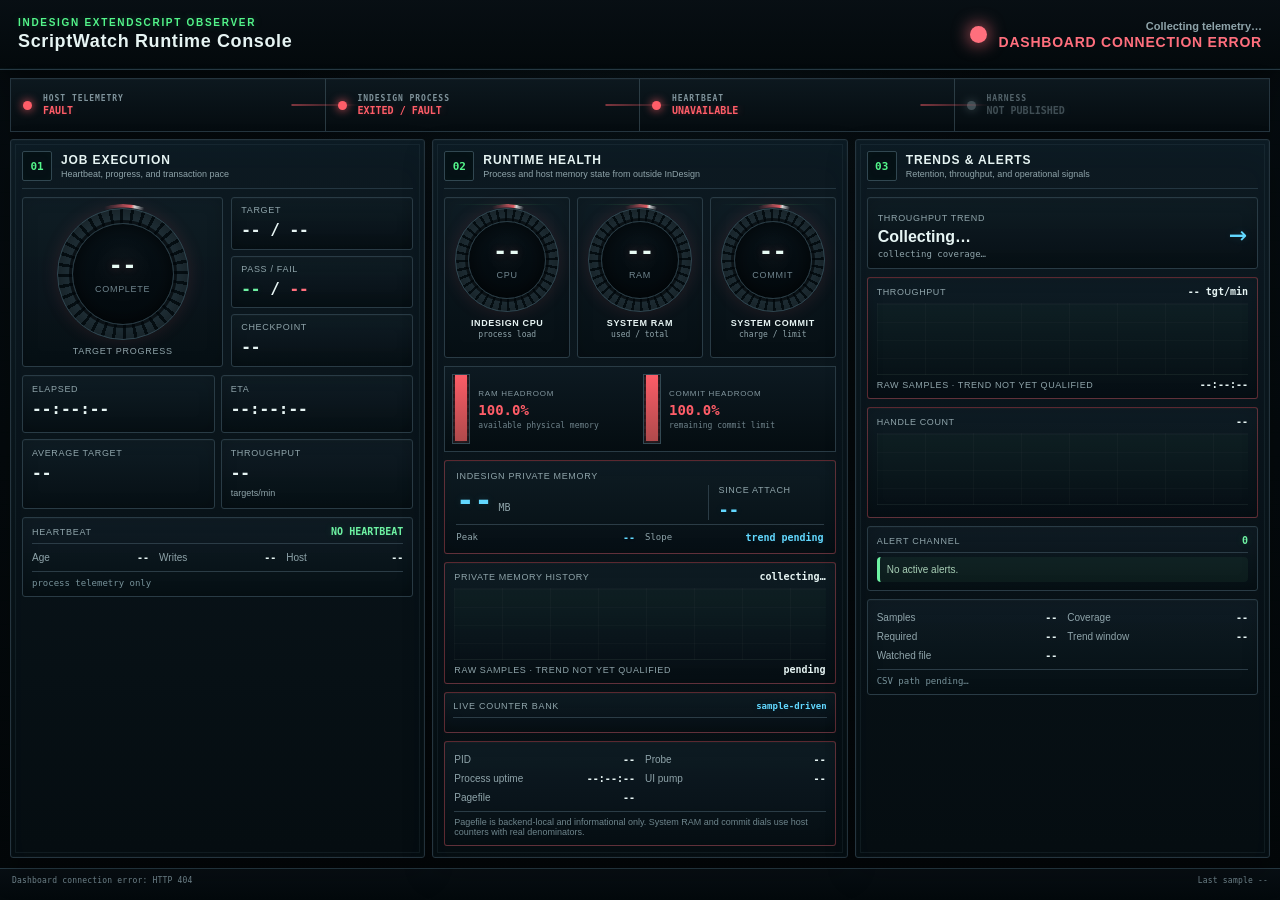
==== dashboard/index.html @ 988c5402 "Load instrument-console visual layer" ====
<!doctype html>
<html lang="en">
<head>
  <meta charset="utf-8">
  <meta name="viewport" content="width=device-width, initial-scale=1">
  <title>ScriptWatch Runtime Console</title>
  <link rel="stylesheet" href="style.css">
  <link rel="stylesheet" href="spotlight.css">
</head>
<body>
  <div class="app-shell">
    <header class="topbar">
      <div>
        <div class="eyebrow">INDESIGN EXTENDSCRIPT OBSERVER</div>
        <h1>ScriptWatch Runtime Console</h1>
      </div>
      <div class="top-status">
        <span id="status-dot" class="status-dot collecting"></span>
        <div>
          <div id="job-name" class="job-name">Collecting telemetry…</div>
          <div id="status-text" class="status-text status-collecting">STARTING</div>
        </div>
      </div>
    </header>

    <main class="dashboard-grid">
      <section id="job-panel" class="column-panel">
        <div class="section-heading">
          <span>01</span>
          <div><h2>Job execution</h2><p>Heartbeat, progress, and transaction pace</p></div>
        </div>

        <div id="process-only-banner" class="process-only-banner" hidden>
          <div class="process-only-lamp"></div>
          <div>
            <strong>PROCESS TELEMETRY ONLY</strong>
            <p>This job does not publish a ScriptWatch heartbeat. Runtime health remains live.</p>
          </div>
        </div>

        <div id="process-only-summary" class="process-only-summary" hidden>
          <div class="instrument-title"><span>Observer session</span><strong>LIVE PROCESS DATA</strong></div>
          <div class="observer-grid">
            <div class="observer-card"><span>Monitored process</span><strong>InDesign</strong></div>
            <div class="observer-card"><span>PID</span><strong id="po-pid">--</strong></div>
            <div class="observer-card"><span>Probe</span><strong id="po-probe">--</strong></div>
            <div class="observer-card"><span>Monitor elapsed</span><strong id="po-monitor-elapsed">--:--:--</strong></div>
            <div class="observer-card"><span>Process uptime</span><strong id="po-uptime">--:--:--</strong></div>
            <div class="observer-card"><span>Samples</span><strong id="po-samples">--</strong></div>
            <div class="observer-card"><span>Trend coverage</span><strong id="po-coverage">--:--:--</strong></div>
            <div class="observer-card"><span>Required</span><strong id="po-required">--:--:--</strong></div>
          </div>
          <div class="observer-note">
            <span>Heartbeat</span><b>not published by this job</b>
          </div>
          <div class="path-line" id="po-csv-path">CSV path pending…</div>
        </div>

        <div class="job-detail hero-grid">
          <div class="gauge-card">
            <div id="progress-gauge" class="ring-gauge activity-ring">
              <div class="ring-center"><strong id="progress-percent">--</strong><span>complete</span></div>
            </div>
            <div class="gauge-label">Target progress</div>
          </div>
          <div class="metric-stack">
            <div class="metric-card compact"><span>Target</span><strong id="target-value">-- / --</strong></div>
            <div class="metric-card compact"><span>Pass / Fail</span><strong><b id="pass-value">--</b> / <b id="fail-value">--</b></strong></div>
            <div class="metric-card compact"><span>Checkpoint</span><strong id="checkpoint-value">--</strong></div>
          </div>
        </div>

        <div class="job-detail metric-grid two">
          <div class="metric-card"><span>Elapsed</span><strong id="elapsed-value">--:--:--</strong></div>
          <div class="metric-card"><span>ETA</span><strong id="eta-value">--:--:--</strong><small id="finish-value"></small></div>
          <div class="metric-card"><span>Average target</span><strong id="avg-value">--</strong></div>
          <div class="metric-card"><span>Throughput</span><strong id="rate-value">--</strong><small>targets/min</small></div>
        </div>

        <div id="harness-card" class="job-detail instrument-card" hidden>
          <div class="instrument-title"><span>ScriptWatch Harness</span><strong id="harness-version">--</strong></div>
          <div class="signal-grid two">
            <div class="signal-row"><span>Tool</span><b id="harness-tool">--</b></div>
            <div class="signal-row"><span>Tool version</span><b id="harness-tool-version">--</b></div>
            <div class="signal-row"><span>Mode</span><b id="harness-mode">--</b></div>
            <div class="signal-row"><span>Heartbeat schema</span><b id="heartbeat-schema">--</b></div>
          </div>
          <div id="job-metric-bank" class="counter-bank"></div>
        </div>

        <div class="instrument-card heartbeat-card">
          <div class="instrument-title"><span>Heartbeat</span><strong id="heartbeat-state">NO HEARTBEAT</strong></div>
          <div class="signal-grid">
            <div class="signal-row"><span>Age</span><b id="heartbeat-age">--</b></div>
            <div class="signal-row"><span>Writes</span><b id="heartbeat-writes">--</b></div>
            <div class="signal-row"><span>Host</span><b id="heartbeat-host">--</b></div>
          </div>
          <div class="path-line" id="heartbeat-path">process telemetry only</div>
        </div>
      </section>

      <section class="column-panel">
        <div class="section-heading">
          <span>02</span>
          <div><h2>Runtime health</h2><p>Process and host memory state from outside InDesign</p></div>
        </div>

        <div class="dial-bank">
          <div class="dial-card">
            <div id="cpu-gauge" class="ring-gauge instrument-ring activity-ring dial-green">
              <div class="ring-center"><strong id="cpu-value">--</strong><span>CPU</span></div>
            </div>
            <div class="dial-label">InDesign CPU</div>
            <div class="dial-detail" id="cpu-detail">process load</div>
          </div>
          <div class="dial-card">
            <div id="ram-gauge" class="ring-gauge instrument-ring activity-ring dial-cyan">
              <div class="ring-center"><strong id="ram-value">--</strong><span>RAM</span></div>
            </div>
            <div class="dial-label">System RAM</div>
            <div class="dial-detail" id="ram-detail">used / total</div>
          </div>
          <div class="dial-card">
            <div id="commit-gauge" class="ring-gauge instrument-ring activity-ring dial-blue">
              <div class="ring-center"><strong id="commit-value">--</strong><span>COMMIT</span></div>
            </div>
            <div class="dial-label">System commit</div>
            <div class="dial-detail" id="commit-detail">charge / limit</div>
          </div>
        </div>

        <div class="memory-instrument wide-memory">
          <div class="memory-main-row">
            <div>
              <span>InDesign private memory</span>
              <div class="memory-reading"><strong id="private-value">--</strong><small>MB</small></div>
            </div>
            <div class="memory-delta-box">
              <span>Since attach</span>
              <strong id="private-delta">--</strong>
            </div>
          </div>
          <div class="memory-sub-grid">
            <div><span>Peak</span><b id="private-peak">--</b></div>
            <div><span>Slope</span><b id="memory-slope">trend pending</b></div>
          </div>
        </div>

        <div id="memory-spark-card" class="spark-card">
          <div class="spark-head"><span>Private memory history</span><strong id="memory-coverage">collecting…</strong></div>
          <svg id="memory-spark" class="sparkline" viewBox="0 0 400 72" preserveAspectRatio="none"></svg>
          <div class="spark-foot"><span id="memory-qualification">raw samples · trend not yet qualified</span><strong id="memory-slope-foot">pending</strong></div>
        </div>

        <div class="counter-section">
          <div class="counter-section-head"><span>Live counter bank</span><b id="counter-bank-state">sample-driven</b></div>
          <div id="counter-bank" class="counter-bank"></div>
        </div>

        <div class="instrument-card runtime-detail">
          <div class="signal-grid two">
            <div class="signal-row"><span>PID</span><b id="pid-value">--</b></div>
            <div class="signal-row"><span>Probe</span><b id="backend-value">--</b></div>
            <div class="signal-row"><span>Process uptime</span><b id="uptime-value">--:--:--</b></div>
            <div class="signal-row"><span>UI pump</span><b id="responding-value">--</b></div>
            <div class="signal-row"><span>Pagefile</span><b id="pagefile-value">--</b></div>
          </div>
          <div class="detail-note">Pagefile is backend-local and informational only. System RAM and commit dials use host counters with real denominators.</div>
        </div>
      </section>

      <section class="column-panel">
        <div class="section-heading">
          <span>03</span>
          <div><h2>Trends & alerts</h2><p>Retention, throughput, and operational signals</p></div>
        </div>

        <div class="trend-banner">
          <div><span>Throughput trend</span><strong id="throughput-trend">collecting…</strong><small id="throughput-coverage">collecting coverage…</small></div>
          <div id="trend-arrow" class="trend-arrow">→</div>
        </div>

        <div id="rate-spark-card" class="spark-card">
          <div class="spark-head"><span>Throughput</span><strong id="rate-now">-- tgt/min</strong></div>
          <svg id="rate-spark" class="sparkline cyan" viewBox="0 0 400 72" preserveAspectRatio="none"></svg>
          <div class="spark-foot"><span id="rate-qualification">raw samples · trend not yet qualified</span><strong id="rate-coverage">--:--:--</strong></div>
        </div>

        <div class="spark-card">
          <div class="spark-head"><span>Handle count</span><strong id="handles-now">--</strong></div>
          <svg id="handles-spark" class="sparkline amber" viewBox="0 0 400 72" preserveAspectRatio="none"></svg>
        </div>

        <div class="alert-card">
          <div class="instrument-title"><span>Alert channel</span><strong id="alert-count">0</strong></div>
          <div id="alerts-list" class="alerts-list"><div class="alert-item quiet">No active alerts.</div></div>
        </div>

        <div class="instrument-card">
          <div class="signal-grid two">
            <div class="signal-row"><span>Samples</span><b id="samples-value">--</b></div>
            <div class="signal-row"><span>Coverage</span><b id="coverage-value">--</b></div>
            <div class="signal-row"><span>Required</span><b id="coverage-required">--</b></div>
            <div class="signal-row"><span>Trend window</span><b id="trend-window">--</b></div>
            <div class="signal-row"><span>Watched file</span><b id="watch-size">--</b></div>
          </div>
          <div class="path-line" id="csv-path">CSV path pending…</div>
        </div>
      </section>
    </main>

    <footer class="footerbar"><span id="footer-status">Connecting to ScriptWatch…</span><span id="last-sample">Last sample --</span></footer>
  </div>
  <script src="app.js"></script>
  <script src="spotlight.js"></script>
</body>
</html>
---- dashboard/style.css ----
:root {
  --bg: #071016;
  --panel: #101b22;
  --panel-2: #15232c;
  --line: #2b3c46;
  --line-bright: #3c5561;
  --text: #e6f4f3;
  --muted: #8fa4aa;
  --green: #6ef2a3;
  --cyan: #62d8ff;
  --blue: #7fa8ff;
  --amber: #ffc76a;
  --red: #ff6f7d;
  --shadow: rgba(0, 0, 0, .38);
}
* { box-sizing: border-box; }
html, body { min-height: 100%; }
body {
  margin: 0;
  background:
    radial-gradient(circle at 18% 0%, rgba(55, 110, 124, .15), transparent 34%),
    linear-gradient(180deg, #081117 0%, #050b0f 100%);
  color: var(--text);
  font-family: "Segoe UI", Arial, sans-serif;
}
.app-shell { min-height: 100vh; display: flex; flex-direction: column; }
.topbar, .footerbar {
  border-color: var(--line);
  background: rgba(8, 18, 24, .96);
  box-shadow: 0 12px 28px var(--shadow);
}
.topbar {
  min-height: 76px;
  border-bottom: 1px solid var(--line);
  display: flex;
  align-items: center;
  justify-content: space-between;
  gap: 22px;
  padding: 12px 18px;
}
.eyebrow { color: var(--cyan); font-size: 10px; letter-spacing: .17em; font-weight: 700; }
h1 { margin: 3px 0 0; font-size: 19px; font-weight: 650; letter-spacing: .01em; }
.top-status { display: flex; align-items: center; gap: 12px; min-width: 320px; justify-content: flex-end; text-align: right; }
.status-dot {
  width: 17px;
  height: 17px;
  flex: 0 0 17px;
  border-radius: 50%;
  box-shadow: 0 0 18px currentColor;
  background: currentColor;
  color: var(--muted);
}
.status-dot.running { color: var(--green); animation: livePulse 1.9s ease-in-out infinite; }
.status-dot.complete { color: var(--green); }
.status-dot.stalled, .status-dot.error { color: var(--red); }
.status-dot.no-heartbeat { color: var(--amber); }
.status-dot.collecting { color: var(--cyan); }
.status-dot.stale { color: var(--amber); animation: none; }
@keyframes livePulse {
  0%, 100% { opacity: .72; box-shadow: 0 0 10px currentColor; }
  50% { opacity: 1; box-shadow: 0 0 24px currentColor; }
}
.job-name { color: var(--muted); font-weight: 600; font-size: 11px; }
.status-text { font-size: 14px; font-weight: 750; margin-top: 2px; letter-spacing: .055em; }
.status-text.status-running, .status-text.status-complete { color: var(--green); }
.status-text.status-no-heartbeat, .status-text.status-stale { color: var(--amber); }
.status-text.status-stalled, .status-text.status-error { color: var(--red); }
.status-text.status-collecting { color: var(--cyan); }

.dashboard-grid {
  display: grid;
  grid-template-columns: repeat(3, minmax(0, 1fr));
  gap: 10px;
  padding: 10px;
  flex: 1;
}
.column-panel {
  min-width: 0;
  background: linear-gradient(180deg, rgba(18,31,39,.98), rgba(11,21,27,.98));
  border: 1px solid var(--line);
  border-radius: 9px;
  box-shadow: inset 0 1px 0 rgba(255,255,255,.025), 0 16px 30px rgba(0,0,0,.2);
  padding: 11px;
}
.section-heading {
  display: flex;
  gap: 9px;
  align-items: center;
  padding-bottom: 9px;
  border-bottom: 1px solid var(--line);
  margin-bottom: 10px;
}
.section-heading > span {
  width: 30px;
  height: 30px;
  border-radius: 6px;
  display: grid;
  place-items: center;
  border: 1px solid var(--line-bright);
  color: var(--green);
  background: #0b171d;
  font: 700 11px Consolas, monospace;
}
.section-heading h2 { margin: 0; font-size: 15px; }
.section-heading p { margin: 2px 0 0; color: var(--muted); font-size: 10px; }

.hero-grid { display: grid; grid-template-columns: 1.05fr .95fr; gap: 8px; margin-bottom: 8px; }
.metric-stack { display: grid; gap: 6px; }
.metric-grid { display: grid; gap: 6px; margin-bottom: 8px; }
.metric-grid.two { grid-template-columns: 1fr 1fr; }
.gauge-card, .metric-card, .instrument-card, .spark-card, .trend-banner, .alert-card,
.memory-instrument, .process-only-banner, .process-only-summary, .observer-card,
.dial-card, .counter-section, .counter-card {
  border: 1px solid var(--line);
  background: linear-gradient(180deg, rgba(23,38,47,.88), rgba(12,23,29,.92));
  border-radius: 8px;
  box-shadow: inset 0 1px 0 rgba(255,255,255,.025);
}
.gauge-card { padding: 10px; display: grid; place-items: center; }
.gauge-label { margin-top: 6px; font-size: 9px; color: var(--muted); text-transform: uppercase; letter-spacing: .08em; }
.metric-card { padding: 8px 9px; min-height: 58px; }
.metric-card.compact { min-height: 0; padding: 7px 9px; }
.metric-card span, .observer-card span, .counter-card span,
.memory-instrument > span, .memory-main-row span {
  color: var(--muted);
  display: block;
  font-size: 9px;
  text-transform: uppercase;
  letter-spacing: .075em;
}
.metric-card strong { display: block; margin-top: 5px; font: 650 16px Consolas, monospace; overflow-wrap: anywhere; }
.metric-card small { color: var(--muted); font-size: 9px; }
#pass-value { color: var(--green); }
#fail-value { color: var(--red); }

/* Bounded instruments use the filled ring for value and an outer tracer for
   fresh-sample activity. The tracer moves only when latest.timestamp changes. */
.ring-gauge {
  --p: 0;
  --accent: var(--green);
  --activity-angle: 0;
  width: 132px;
  aspect-ratio: 1;
  border-radius: 50%;
  display: grid;
  place-items: center;
  background: conic-gradient(var(--accent) calc(var(--p) * 1%), #24353d 0);
  position: relative;
  box-shadow: 0 0 24px rgba(71, 255, 146, .07);
}
.ring-gauge::before {
  content: "";
  position: absolute;
  inset: 10px;
  border-radius: 50%;
  background: #0b151b;
  border: 1px solid var(--line);
  z-index: 1;
}
.activity-ring::after {
  content: "";
  position: absolute;
  inset: -5px;
  border-radius: 50%;
  background: conic-gradient(transparent 0deg 324deg, rgba(255,255,255,.16) 334deg, var(--accent) 350deg, transparent 360deg);
  -webkit-mask: radial-gradient(farthest-side, transparent calc(100% - 3px), #000 calc(100% - 2px));
  mask: radial-gradient(farthest-side, transparent calc(100% - 3px), #000 calc(100% - 2px));
  transform: rotate(calc(var(--activity-angle) * 1deg));
  transition: transform .72s cubic-bezier(.2,.75,.25,1), opacity .2s ease;
  opacity: .84;
  pointer-events: none;
}
@keyframes ringHit {
  0% { filter: brightness(1); }
  45% { filter: brightness(1.28); }
  100% { filter: brightness(1); }
}
.activity-ring.sample-hit { animation: ringHit .58s ease-out; }
.telemetry-stale .activity-ring::after { opacity: .10; }
.ring-center { position: relative; text-align: center; z-index: 2; }
.ring-center strong { display: block; font-size: 23px; font-family: Consolas, monospace; }
.ring-center span { color: var(--muted); font-size: 9px; text-transform: uppercase; letter-spacing: .08em; }

.dial-bank { display: grid; grid-template-columns: repeat(3, 1fr); gap: 7px; margin-bottom: 8px; }
.dial-card { padding: 9px 5px 7px; display: grid; justify-items: center; min-width: 0; transition: opacity .2s ease; }
.dial-card.unavailable { opacity: .46; }
.instrument-ring { width: 104px; }
.instrument-ring::before { inset: 9px; }
.dial-green { --accent: var(--green); }
.dial-cyan { --accent: var(--cyan); }
.dial-blue { --accent: var(--blue); }
.dial-label { margin-top: 6px; color: var(--text); font-size: 10px; font-weight: 650; }
.dial-detail { margin-top: 2px; color: var(--muted); font: 8px Consolas, monospace; text-align: center; min-height: 20px; overflow-wrap: anywhere; }

.memory-instrument { padding: 10px 11px; margin-bottom: 8px; }
.wide-memory { display: block; }
.memory-main-row { display: grid; grid-template-columns: 1.35fr .65fr; gap: 10px; align-items: end; }
.memory-reading { display: flex; align-items: baseline; gap: 6px; margin: 5px 0 4px; }
.memory-reading strong { font: 700 30px Consolas, monospace; color: var(--cyan); line-height: 1; }
.memory-reading small { color: var(--muted); font: 10px Consolas, monospace; }
.memory-delta-box { border-left: 1px solid var(--line); padding-left: 10px; }
.memory-delta-box strong { display: block; margin-top: 5px; font: 700 17px Consolas, monospace; color: var(--cyan); overflow-wrap: anywhere; }
.memory-sub-grid { display: grid; grid-template-columns: 1fr 1fr; gap: 10px; padding-top: 7px; margin-top: 4px; border-top: 1px solid var(--line); }
.memory-sub-grid div { display: flex; justify-content: space-between; gap: 8px; }
.memory-sub-grid span { color: var(--muted); font: 9px Consolas, monospace; }
.memory-sub-grid b { color: var(--cyan); font: 600 10px Consolas, monospace; text-align: right; }

.counter-section { padding: 8px; margin-bottom: 8px; }
.counter-section-head { display: flex; justify-content: space-between; align-items: center; padding-bottom: 6px; margin-bottom: 6px; border-bottom: 1px solid var(--line); }
.counter-section-head span { color: var(--muted); text-transform: uppercase; letter-spacing: .08em; font-size: 9px; }
.counter-section-head b { color: var(--cyan); font: 600 9px Consolas, monospace; }
.counter-bank { display: grid; grid-template-columns: repeat(3, minmax(0, 1fr)); gap: 6px; }
.counter-card { padding: 7px 8px; min-height: 54px; min-width: 0; }
.counter-card strong { display: block; margin-top: 5px; font: 650 14px Consolas, monospace; overflow-wrap: anywhere; }
.counter-card small { display: block; color: var(--muted); margin-top: 2px; font: 8px Consolas, monospace; }
.counter-card.unavailable { opacity: .48; }
@keyframes counterFlash {
  0% { border-color: var(--line); box-shadow: inset 0 1px 0 rgba(255,255,255,.025); }
  40% { border-color: var(--cyan); box-shadow: inset 0 0 0 1px rgba(98,216,255,.14), 0 0 14px rgba(98,216,255,.08); }
  100% { border-color: var(--line); box-shadow: inset 0 1px 0 rgba(255,255,255,.025); }
}
.counter-card.sample-update { animation: counterFlash .42s ease-out; }

.instrument-card, .alert-card { padding: 8px 9px; margin-top: 8px; }
.instrument-title { display: flex; justify-content: space-between; align-items: center; padding-bottom: 6px; margin-bottom: 4px; border-bottom: 1px solid var(--line); }
.instrument-title span { color: var(--muted); text-transform: uppercase; letter-spacing: .08em; font-size: 9px; }
.instrument-title strong { font: 650 10px Consolas, monospace; color: var(--green); }
.signal-grid { display: grid; grid-template-columns: repeat(3, minmax(0, 1fr)); gap: 0 10px; }
.signal-grid.two { grid-template-columns: 1fr 1fr; }
.signal-row { display: flex; justify-content: space-between; gap: 10px; padding: 4px 0; font-size: 10px; min-width: 0; }
.signal-row span { color: var(--muted); white-space: nowrap; }
.signal-row b { font-family: Consolas, monospace; font-weight: 600; text-align: right; overflow-wrap: anywhere; }
.path-line { color: #77929a; font: 9px Consolas, monospace; padding-top: 6px; margin-top: 4px; border-top: 1px solid var(--line); overflow-wrap: anywhere; }
.detail-note { color: #6e858c; font-size: 9px; margin-top: 4px; padding-top: 5px; border-top: 1px solid var(--line); }

.spark-card { padding: 8px 9px; margin-bottom: 8px; }
.spark-head, .spark-foot { display: flex; justify-content: space-between; gap: 10px; align-items: center; }
.spark-head span, .spark-foot span { color: var(--muted); font-size: 9px; text-transform: uppercase; letter-spacing: .065em; }
.spark-head strong, .spark-foot strong { font: 600 10px Consolas, monospace; text-align: right; }
.sparkline { width: 100%; height: 72px; display: block; margin: 6px 0 4px; background: linear-gradient(180deg, rgba(110,242,163,.04), transparent); border-top: 1px solid rgba(255,255,255,.025); border-bottom: 1px solid rgba(255,255,255,.025); transition: opacity .2s ease, filter .2s ease; }
.sparkline polyline { fill: none; stroke: var(--green); stroke-width: 2; vector-effect: non-scaling-stroke; filter: drop-shadow(0 0 3px rgba(110,242,163,.35)); }
.sparkline.cyan polyline { stroke: var(--cyan); filter: drop-shadow(0 0 3px rgba(98,216,255,.35)); }
.sparkline.amber polyline { stroke: var(--amber); filter: drop-shadow(0 0 3px rgba(255,199,106,.3)); }
.spark-card.unqualified .sparkline { opacity: .34; filter: saturate(.55); }
.spark-card.unqualified .spark-foot span { color: var(--amber); }
.spark-card.qualified .sparkline { opacity: 1; }
.spark-card.unavailable .sparkline { opacity: .16; filter: grayscale(1); }
.spark-card.unavailable .spark-foot span, .spark-card.unavailable .spark-head strong { color: var(--muted); }

.trend-banner.unavailable strong { color: var(--muted); }
.trend-banner { padding: 9px 10px; margin-bottom: 8px; display: flex; justify-content: space-between; align-items: center; min-height: 70px; }
.trend-banner span { color: var(--muted); font-size: 9px; text-transform: uppercase; letter-spacing: .075em; }
.trend-banner strong { display: block; margin-top: 3px; font-size: 16px; text-transform: capitalize; }
.trend-banner small { display: block; margin-top: 3px; color: var(--muted); font: 9px Consolas, monospace; }
.trend-arrow { font-size: 30px; color: var(--cyan); font-family: Consolas, monospace; }
.alerts-list { display: grid; gap: 5px; }
.alert-item { border-left: 3px solid var(--amber); background: rgba(255,199,106,.07); color: #f0dfb8; padding: 6px 7px; border-radius: 4px; font-size: 10px; line-height: 1.3; }
.alert-item.danger { border-color: var(--red); background: rgba(255,111,125,.08); color: #ffc1c7; }
.alert-item.quiet { border-color: var(--green); background: rgba(110,242,163,.05); color: #a7ceb5; }

.process-only-banner { display: flex; gap: 10px; align-items: center; padding: 12px; margin-bottom: 8px; border-color: rgba(255,199,106,.35); background: rgba(255,199,106,.055); }
.process-only-banner[hidden], .process-only-summary[hidden] { display: none; }
.process-only-lamp { width: 14px; height: 14px; border-radius: 50%; background: var(--amber); color: var(--amber); box-shadow: 0 0 18px currentColor; flex: 0 0 auto; }
.process-only-banner strong { color: var(--amber); font: 700 11px Consolas, monospace; letter-spacing: .05em; }
.process-only-banner p { margin: 3px 0 0; color: var(--muted); font-size: 10px; line-height: 1.35; }
.process-only-summary { padding: 9px; margin-bottom: 8px; }
.observer-grid { display: grid; grid-template-columns: 1fr 1fr; gap: 6px; }
.observer-card { padding: 8px 9px; min-height: 56px; }
.observer-card strong { display: block; margin-top: 5px; font: 650 15px Consolas, monospace; overflow-wrap: anywhere; }
.observer-note { display: flex; justify-content: space-between; gap: 12px; padding: 7px 2px 2px; font-size: 10px; }
.observer-note span { color: var(--muted); }
.observer-note b { color: var(--amber); font-family: Consolas, monospace; text-align: right; }
#job-panel.process-only .job-detail { display: none; }
#job-panel.process-only .heartbeat-card { display: none; }

.footerbar { min-height: 32px; border-top: 1px solid var(--line); padding: 7px 12px; display: flex; justify-content: space-between; gap: 16px; color: var(--muted); font: 9px Consolas, monospace; }

@media (prefers-reduced-motion: reduce) {
  .status-dot.running, .counter-card.sample-update, .activity-ring.sample-hit { animation: none; }
  .activity-ring::after { transition: none; }
}
@media (max-width: 1180px) {
  .dashboard-grid { grid-template-columns: 1fr; }
  .column-panel { max-width: none; }
}
@media (max-width: 640px) {
  .topbar { align-items: flex-start; flex-direction: column; }
  .top-status { min-width: 0; justify-content: flex-start; text-align: left; }
  .hero-grid, .metric-grid.two, .signal-grid, .signal-grid.two, .observer-grid, .memory-main-row { grid-template-columns: 1fr; }
  .dial-bank, .counter-bank { grid-template-columns: 1fr 1fr; }
  .footerbar { flex-direction: column; }
}
---- dashboard/spotlight.css ----
/*
ScriptWatch instrument-console visual layer v0.1.0

This layer sits on top of the existing dashboard structure. It changes
presentation and source-state signaling only. Collector payloads and dashboard
DOM ids remain authoritative.
*/

:root {
  --sw-console-bg: #030709;
  --sw-console-deep: #061015;
  --sw-console-panel: #09131a;
  --sw-console-panel-hi: #0d1a22;
  --sw-console-line: #25353f;
  --sw-console-line-hi: #405560;
  --sw-console-green: #53f58a;
  --sw-console-cyan: #4bdcff;
  --sw-console-amber: #f5ad32;
  --sw-console-red: #ff5d68;
  --sw-console-gray: #62737a;
}

body {
  background:
    radial-gradient(ellipse at 50% -20%, rgba(48, 102, 117, .14), transparent 42%),
    linear-gradient(180deg, #050b0f 0%, var(--sw-console-bg) 100%);
}

.app-shell {
  position: relative;
  isolation: isolate;
}

.app-shell::before {
  content: "";
  position: fixed;
  inset: 0;
  pointer-events: none;
  z-index: -1;
  opacity: .18;
  background-image:
    linear-gradient(rgba(83, 245, 138, .028) 1px, transparent 1px),
    linear-gradient(90deg, rgba(75, 220, 255, .02) 1px, transparent 1px);
  background-size: 24px 24px;
}

.topbar,
.footerbar {
  background: linear-gradient(180deg, rgba(8, 15, 20, .985), rgba(3, 9, 12, .985));
  border-color: #263943;
}

.topbar {
  min-height: 70px;
  box-shadow:
    inset 0 -1px 0 rgba(75, 220, 255, .04),
    0 12px 30px rgba(0, 0, 0, .42);
}

.eyebrow {
  color: var(--sw-console-green);
  text-shadow: 0 0 9px rgba(83, 245, 138, .25);
}

h1 {
  font-size: 18px;
  letter-spacing: .035em;
}

/* -------------------------------------------------------------------------
   Source bus. Injected by spotlight.js after the top bar.
   ------------------------------------------------------------------------- */

.source-bus {
  margin: 8px 10px 0;
  min-height: 54px;
  display: grid;
  grid-template-columns: repeat(4, minmax(0, 1fr));
  gap: 0;
  border: 1px solid var(--sw-console-line);
  background:
    linear-gradient(180deg, rgba(13, 25, 32, .96), rgba(5, 12, 16, .96));
  box-shadow:
    inset 0 1px 0 rgba(255, 255, 255, .025),
    0 10px 24px rgba(0, 0, 0, .22);
  overflow: hidden;
}

.source-node {
  --source-color: var(--sw-console-gray);
  position: relative;
  min-width: 0;
  display: grid;
  grid-template-columns: 12px minmax(0, 1fr);
  align-items: center;
  gap: 8px;
  padding: 8px 12px;
  border-right: 1px solid rgba(64, 85, 96, .62);
}

.source-node:last-child { border-right: 0; }

.source-node::after {
  content: "";
  position: absolute;
  right: -1px;
  top: 50%;
  width: 22%;
  min-width: 26px;
  height: 2px;
  transform: translate(50%, -50%);
  background: linear-gradient(90deg, var(--source-color), transparent);
  opacity: .48;
  z-index: 2;
  pointer-events: none;
}

.source-node:last-child::after { display: none; }

.source-lamp {
  width: 9px;
  height: 9px;
  border-radius: 50%;
  color: var(--source-color);
  background: currentColor;
  box-shadow: 0 0 10px currentColor;
}

.source-copy { min-width: 0; }
.source-copy span {
  display: block;
  color: #80949c;
  font: 700 8px Consolas, monospace;
  letter-spacing: .12em;
  text-transform: uppercase;
}
.source-copy strong {
  display: block;
  margin-top: 2px;
  color: var(--source-color);
  font: 700 10px Consolas, monospace;
  white-space: nowrap;
  overflow: hidden;
  text-overflow: ellipsis;
  text-shadow: 0 0 8px color-mix(in srgb, var(--source-color) 30%, transparent);
}

.source-node.state-live { --source-color: var(--sw-console-green); }
.source-node.state-dormant { --source-color: var(--sw-console-amber); }
.source-node.state-fault { --source-color: var(--sw-console-red); }
.source-node.state-unsupported { --source-color: var(--sw-console-gray); opacity: .62; }

.source-node.state-live .source-lamp { animation: sourceLamp 1.8s ease-in-out infinite; }
.source-node.state-dormant .source-lamp { animation: dormantLamp 2.6s ease-in-out infinite; }

@keyframes sourceLamp {
  0%, 100% { opacity: .65; box-shadow: 0 0 5px currentColor; }
  50% { opacity: 1; box-shadow: 0 0 17px currentColor; }
}

@keyframes dormantLamp {
  0%, 100% { opacity: .55; }
  50% { opacity: .9; }
}

/* -------------------------------------------------------------------------
   Main chassis
   ------------------------------------------------------------------------- */

.dashboard-grid {
  gap: 7px;
  padding: 7px 10px 10px;
}

.column-panel {
  position: relative;
  border-radius: 3px;
  border-color: var(--sw-console-line);
  background:
    linear-gradient(180deg, rgba(13, 26, 34, .98), rgba(5, 13, 17, .985));
  box-shadow:
    inset 0 0 0 1px rgba(255, 255, 255, .014),
    inset 0 18px 30px rgba(75, 220, 255, .015),
    0 15px 30px rgba(0, 0, 0, .22);
}

.column-panel::after {
  content: "";
  position: absolute;
  inset: 4px;
  border: 1px solid rgba(74, 97, 108, .17);
  pointer-events: none;
}

.section-heading {
  margin-bottom: 8px;
  padding-bottom: 7px;
  border-color: #243641;
}

.section-heading > span {
  border-radius: 2px;
  border-color: #314751;
  background: #051015;
  color: var(--sw-console-green);
  box-shadow: inset 0 0 10px rgba(83, 245, 138, .025);
}

.section-heading h2 {
  text-transform: uppercase;
  letter-spacing: .075em;
  font-size: 12px;
}

.section-heading p { font-size: 9px; }

.gauge-card,
.metric-card,
.instrument-card,
.spark-card,
.trend-banner,
.alert-card,
.memory-instrument,
.process-only-banner,
.process-only-summary,
.observer-card,
.dial-card,
.counter-section,
.counter-card {
  border-radius: 3px;
  border-color: #293b45;
  background:
    linear-gradient(180deg, rgba(15, 29, 37, .92), rgba(6, 15, 20, .96));
  box-shadow:
    inset 0 1px 0 rgba(255, 255, 255, .018),
    inset 0 0 16px rgba(0, 0, 0, .16);
}

/* -------------------------------------------------------------------------
   Spotlight-inspired segmented instruments.
   Existing --p remains the bounded value. The tracer communicates freshness.
   ------------------------------------------------------------------------- */

.ring-gauge {
  --state-color: var(--accent);
  background:
    repeating-conic-gradient(
      from -90deg,
      transparent 0deg 7deg,
      #061015 7deg 10deg
    ),
    conic-gradient(
      from -90deg,
      var(--state-color) calc(var(--p) * 1%),
      #203038 0
    );
  border: 1px solid #314650;
  box-shadow:
    inset 0 0 20px rgba(0, 0, 0, .46),
    0 0 18px color-mix(in srgb, var(--state-color) 12%, transparent);
}

.ring-gauge::before {
  inset: 14px;
  border: 1px solid #2b3d46;
  background:
    radial-gradient(circle at 50% 40%, rgba(255,255,255,.025), transparent 36%),
    linear-gradient(180deg, #071117, #03090d);
  box-shadow:
    inset 0 0 18px rgba(0, 0, 0, .7),
    0 0 0 3px rgba(2, 7, 9, .7);
}

.instrument-ring::before { inset: 12px; }

.activity-ring::after {
  inset: -5px;
  opacity: .98;
  background:
    conic-gradient(
      from 0deg,
      transparent 0deg 326deg,
      color-mix(in srgb, var(--state-color) 30%, transparent) 334deg,
      var(--state-color) 349deg,
      rgba(255,255,255,.9) 352deg,
      transparent 360deg
    );
  -webkit-mask: radial-gradient(farthest-side, transparent calc(100% - 4px), #000 calc(100% - 3px));
  mask: radial-gradient(farthest-side, transparent calc(100% - 4px), #000 calc(100% - 3px));
  transform: none;
  transition: opacity .25s ease, filter .25s ease;
}

body:not(.telemetry-stale):not(.telemetry-fault) .activity-ring::after {
  animation: telemetryOrbit 4.4s linear infinite;
}

@keyframes telemetryOrbit { to { transform: rotate(360deg); } }

.ring-gauge.state-dormant,
.telemetry-stale .ring-gauge {
  --state-color: var(--sw-console-amber) !important;
}

.ring-gauge.state-fault,
.telemetry-fault .ring-gauge {
  --state-color: var(--sw-console-red) !important;
}

.ring-gauge.state-unsupported {
  --state-color: var(--sw-console-gray) !important;
  opacity: .5;
}

.telemetry-stale .activity-ring::after,
.telemetry-fault .activity-ring::after,
.activity-ring.state-dormant::after,
.activity-ring.state-fault::after,
.activity-ring.state-unsupported::after {
  animation: none !important;
  transform: rotate(18deg);
}

.telemetry-stale .activity-ring::after,
.activity-ring.state-dormant::after {
  opacity: .68;
  filter: saturate(.9);
}

.telemetry-fault .activity-ring::after,
.activity-ring.state-fault::after {
  opacity: .9;
}

.ring-center strong {
  color: #e8fbf4;
  text-shadow: 0 0 9px color-mix(in srgb, var(--state-color) 23%, transparent);
  font-weight: 700;
}

.ring-center span { color: #71868f; }

.dial-card {
  position: relative;
  padding-top: 10px;
}

.dial-card::before {
  content: "";
  position: absolute;
  left: 8px;
  right: 8px;
  top: 6px;
  height: 1px;
  background: linear-gradient(90deg, transparent, rgba(83,245,138,.13), transparent);
}

.dial-label {
  text-transform: uppercase;
  letter-spacing: .07em;
  font-size: 9px;
}

/* -------------------------------------------------------------------------
   Counter capsules and change lamps
   ------------------------------------------------------------------------- */

.counter-bank { gap: 5px; }

.counter-card {
  --counter-state: var(--sw-console-cyan);
  position: relative;
  min-height: 52px;
  padding: 7px 8px 7px 13px;
  border-radius: 13px 3px 3px 13px;
  transition: opacity .2s ease, border-color .2s ease, box-shadow .2s ease;
}

.counter-card::before {
  content: "";
  position: absolute;
  left: 5px;
  top: 50%;
  width: 4px;
  height: 4px;
  margin-top: -2px;
  border-radius: 50%;
  color: var(--counter-state);
  background: currentColor;
  box-shadow: 0 0 7px currentColor;
}

.counter-card strong {
  color: #edf9f7;
  text-shadow: 0 0 8px color-mix(in srgb, var(--counter-state) 16%, transparent);
}

.counter-card.unavailable,
.counter-card.state-dormant {
  --counter-state: var(--sw-console-amber);
  opacity: .86;
  border-color: rgba(245, 173, 50, .34);
}

.counter-card.state-fault {
  --counter-state: var(--sw-console-red);
  border-color: rgba(255, 93, 104, .38);
}

.counter-card.state-unsupported {
  --counter-state: var(--sw-console-gray);
  opacity: .46;
}

@keyframes counterFlashSpotlight {
  0% { box-shadow: inset 0 0 16px rgba(0,0,0,.16); }
  40% {
    border-color: var(--counter-state);
    box-shadow:
      inset 0 0 0 1px color-mix(in srgb, var(--counter-state) 13%, transparent),
      0 0 15px color-mix(in srgb, var(--counter-state) 11%, transparent);
  }
  100% { box-shadow: inset 0 0 16px rgba(0,0,0,.16); }
}

.counter-card.sample-update { animation: counterFlashSpotlight .48s ease-out; }

/* -------------------------------------------------------------------------
   Capacity rack. Injected by spotlight.js beneath the runtime dials.
   ------------------------------------------------------------------------- */

.capacity-rack {
  display: grid;
  grid-template-columns: repeat(2, 1fr);
  gap: 6px;
  margin-bottom: 8px;
  padding: 7px;
  border: 1px solid #293b45;
  background: linear-gradient(180deg, rgba(13,26,34,.88), rgba(4,12,16,.94));
}

.capacity-meter {
  --meter-p: 0;
  --meter-color: var(--sw-console-green);
  display: grid;
  grid-template-columns: 18px minmax(0, 1fr);
  gap: 8px;
  align-items: stretch;
  min-height: 70px;
}

.capacity-track {
  position: relative;
  border: 1px solid #334953;
  background:
    repeating-linear-gradient(to top, rgba(255,255,255,.035) 0 3px, transparent 3px 7px),
    #050c10;
  overflow: hidden;
}

.capacity-fill {
  position: absolute;
  left: 2px;
  right: 2px;
  bottom: 2px;
  height: calc(var(--meter-p) * 1%);
  background: linear-gradient(to top, color-mix(in srgb, var(--meter-color) 68%, #07200f), var(--meter-color));
  box-shadow: 0 0 10px color-mix(in srgb, var(--meter-color) 35%, transparent);
  transition: height .45s ease, background .2s ease;
}

.capacity-copy {
  display: flex;
  flex-direction: column;
  justify-content: center;
  min-width: 0;
}
.capacity-copy span {
  color: #82969e;
  font-size: 8px;
  letter-spacing: .09em;
  text-transform: uppercase;
}
.capacity-copy strong {
  margin-top: 4px;
  color: var(--meter-color);
  font: 700 14px Consolas, monospace;
}
.capacity-copy small {
  margin-top: 3px;
  color: #6f838b;
  font: 8px Consolas, monospace;
}

.capacity-meter.state-dormant { --meter-color: var(--sw-console-amber); }
.capacity-meter.state-fault { --meter-color: var(--sw-console-red); }
.capacity-meter.state-unsupported { --meter-color: var(--sw-console-gray); opacity: .52; }

/* -------------------------------------------------------------------------
   Existing panels retuned as instrument bays
   ------------------------------------------------------------------------- */

.memory-reading strong,
.memory-delta-box strong,
.memory-sub-grid b,
.counter-section-head b,
.trend-arrow {
  text-shadow: 0 0 8px rgba(75, 220, 255, .13);
}

.sparkline {
  background:
    repeating-linear-gradient(to right, rgba(255,255,255,.022) 0 1px, transparent 1px 48px),
    repeating-linear-gradient(to bottom, rgba(255,255,255,.018) 0 1px, transparent 1px 18px),
    linear-gradient(180deg, rgba(83,245,138,.025), transparent);
}

.instrument-title strong,
#pass-value { text-shadow: 0 0 8px rgba(83, 245, 138, .16); }

.process-only-banner,
.process-only-summary {
  border-color: rgba(245,173,50,.38);
}

.process-only-lamp {
  background: var(--sw-console-amber);
  color: var(--sw-console-amber);
}

.state-dormant {
  --state-color: var(--sw-console-amber);
}
.state-fault {
  --state-color: var(--sw-console-red);
}
.state-unsupported {
  --state-color: var(--sw-console-gray);
}

.telemetry-stale .spark-card,
.telemetry-stale .memory-instrument,
.telemetry-stale .runtime-detail,
.telemetry-stale .counter-section {
  border-color: rgba(245, 173, 50, .30);
}

.telemetry-fault .spark-card,
.telemetry-fault .memory-instrument,
.telemetry-fault .runtime-detail,
.telemetry-fault .counter-section {
  border-color: rgba(255, 93, 104, .34);
}

.footerbar {
  color: #738890;
  font-size: 8px;
  letter-spacing: .025em;
}

@media (prefers-reduced-motion: reduce) {
  body:not(.telemetry-stale):not(.telemetry-fault) .activity-ring::after,
  .source-node.state-live .source-lamp,
  .source-node.state-dormant .source-lamp,
  .counter-card.sample-update {
    animation: none !important;
  }
}

@media (max-width: 800px) {
  .source-bus { grid-template-columns: 1fr 1fr; }
  .source-node:nth-child(2) { border-right: 0; }
  .source-node:nth-child(-n+2) { border-bottom: 1px solid rgba(64, 85, 96, .62); }
  .source-node::after { display: none; }
}
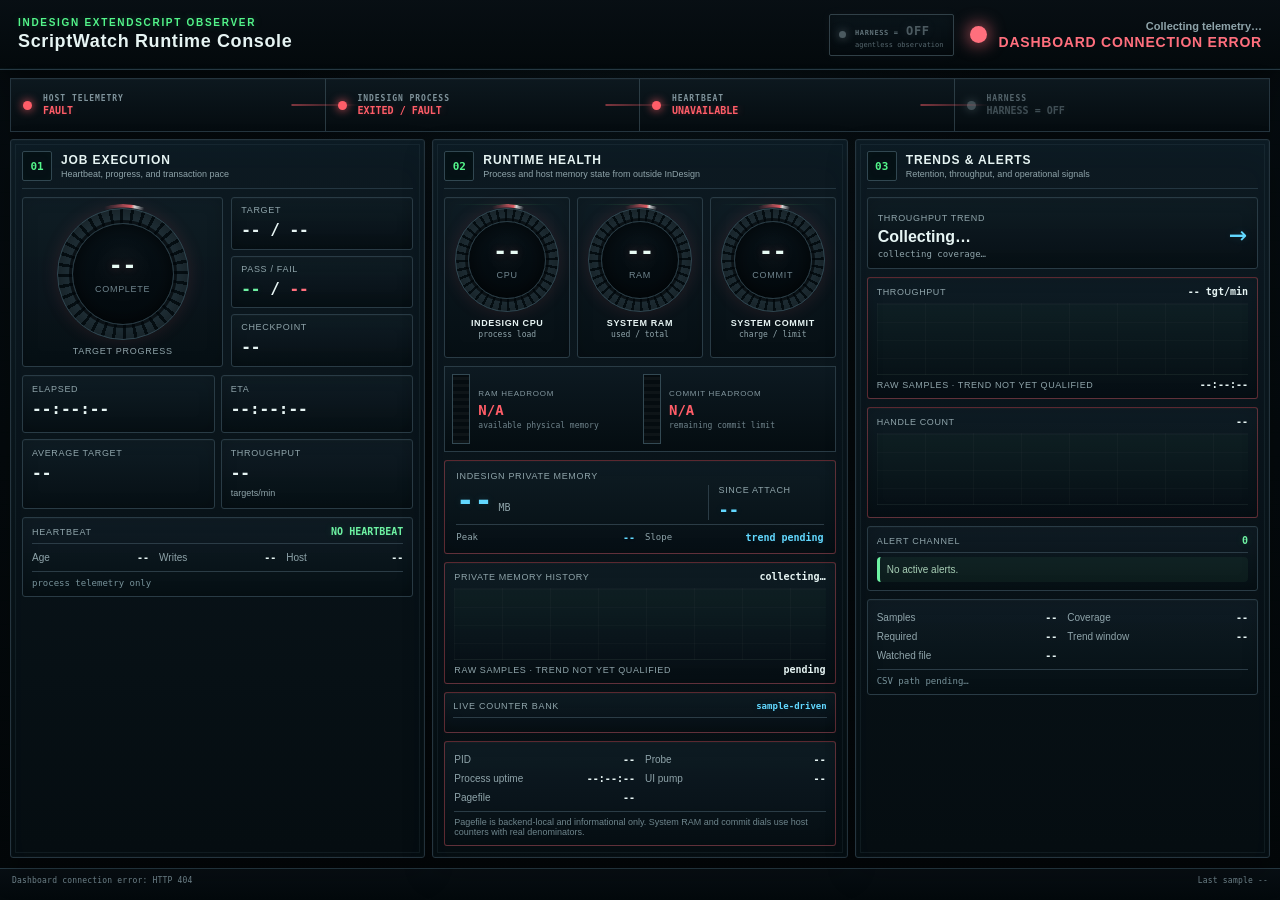
==== commit ccd671a8: "Load source-group visual layer" ====
--- a/dashboard/index.html
+++ b/dashboard/index.html
@@ -6,6 +6,7 @@
   <title>ScriptWatch Runtime Console</title>
   <link rel="stylesheet" href="style.css">
   <link rel="stylesheet" href="spotlight.css">
+  <link rel="stylesheet" href="spotlight_sources.css">
 </head>
 <body>
   <div class="app-shell">
--- a/dashboard/spotlight_sources.css
+++ b/dashboard/spotlight_sources.css
@@ -0,0 +1,226 @@
+/*
+ScriptWatch source-partition visual layer v0.1.0
+
+This companion layer makes Harness state explicit and groups counters by their
+acquisition source without changing collector or Harness semantics.
+*/
+
+:root {
+  --sw-source-host: #4bdcff;
+  --sw-source-process: #53f58a;
+  --sw-source-harness: #9f91ff;
+}
+
+/* -------------------------------------------------------------------------
+   Explicit Harness ON/OFF indicator
+   ------------------------------------------------------------------------- */
+
+.top-status {
+  min-width: 430px;
+}
+
+.harness-indicator {
+  --harness-state: var(--sw-console-gray);
+  min-width: 118px;
+  display: grid;
+  grid-template-columns: 9px minmax(0, 1fr);
+  align-items: center;
+  gap: 7px;
+  padding: 6px 9px;
+  margin-right: 4px;
+  border: 1px solid color-mix(in srgb, var(--harness-state) 42%, #263943);
+  border-radius: 2px;
+  background: linear-gradient(180deg, rgba(13,25,32,.92), rgba(4,11,15,.96));
+  box-shadow:
+    inset 0 0 12px rgba(0,0,0,.32),
+    0 0 12px color-mix(in srgb, var(--harness-state) 8%, transparent);
+  text-align: left;
+}
+
+.harness-indicator-lamp {
+  width: 7px;
+  height: 7px;
+  border-radius: 50%;
+  color: var(--harness-state);
+  background: currentColor;
+  box-shadow: 0 0 8px currentColor;
+}
+
+.harness-indicator-label {
+  display: inline;
+  color: #7c9199;
+  font: 700 7px Consolas, monospace;
+  letter-spacing: .09em;
+}
+
+.harness-indicator strong {
+  display: inline;
+  margin-left: 3px;
+  color: var(--harness-state);
+  font: 800 12px Consolas, monospace;
+  letter-spacing: .05em;
+  text-shadow: 0 0 8px color-mix(in srgb, var(--harness-state) 25%, transparent);
+}
+
+.harness-indicator small {
+  display: block;
+  margin-top: 2px;
+  color: #6e838b;
+  font: 7px Consolas, monospace;
+  white-space: nowrap;
+}
+
+.harness-indicator.state-live { --harness-state: var(--sw-console-green); }
+.harness-indicator.state-dormant { --harness-state: var(--sw-console-amber); }
+.harness-indicator.state-fault { --harness-state: var(--sw-console-red); }
+.harness-indicator.state-unsupported { --harness-state: var(--sw-console-gray); opacity: .76; }
+
+.harness-indicator.state-live .harness-indicator-lamp {
+  animation: sourceLamp 1.8s ease-in-out infinite;
+}
+
+/* -------------------------------------------------------------------------
+   Counter banks partitioned by source
+   ------------------------------------------------------------------------- */
+
+#counter-bank.counter-source-bank {
+  display: block;
+}
+
+.counter-source-group {
+  --source-accent: var(--sw-console-gray);
+  --source-state: var(--sw-console-gray);
+  position: relative;
+  margin-bottom: 7px;
+  padding: 6px;
+  border: 1px solid #283b45;
+  border-left: 2px solid var(--source-accent);
+  background:
+    linear-gradient(90deg, color-mix(in srgb, var(--source-accent) 3%, transparent), transparent 34%),
+    rgba(4, 12, 16, .58);
+}
+
+.counter-source-group:last-child { margin-bottom: 0; }
+.counter-source-group.source-host { --source-accent: var(--sw-source-host); }
+.counter-source-group.source-process { --source-accent: var(--sw-source-process); }
+.counter-source-group.source-other { --source-accent: var(--sw-console-gray); }
+
+.counter-source-heading,
+.harness-counter-heading {
+  --source-state: var(--sw-console-gray);
+  min-height: 30px;
+  display: grid;
+  grid-template-columns: 8px minmax(0, 1fr) auto;
+  align-items: center;
+  gap: 7px;
+  margin-bottom: 5px;
+  padding: 0 2px 5px;
+  border-bottom: 1px solid rgba(64, 85, 96, .42);
+}
+
+.counter-source-heading > div,
+.harness-counter-heading > div { min-width: 0; }
+
+.counter-source-heading span:not(.counter-source-lamp),
+.harness-counter-heading span:not(.counter-source-lamp) {
+  display: block;
+  color: var(--source-accent, var(--sw-source-harness));
+  font: 700 8px Consolas, monospace;
+  letter-spacing: .1em;
+}
+
+.counter-source-heading small,
+.harness-counter-heading small {
+  display: block;
+  margin-top: 2px;
+  color: #6f838b;
+  font: 7px Consolas, monospace;
+}
+
+.counter-source-heading strong,
+.harness-counter-heading strong {
+  color: var(--source-state);
+  font: 700 8px Consolas, monospace;
+  letter-spacing: .06em;
+}
+
+.counter-source-lamp {
+  width: 6px;
+  height: 6px;
+  border-radius: 50%;
+  color: var(--source-state);
+  background: currentColor;
+  box-shadow: 0 0 7px currentColor;
+}
+
+.counter-source-group.state-live,
+.harness-counter-heading.state-live { --source-state: var(--sw-console-green); }
+.counter-source-group.state-dormant,
+.harness-counter-heading.state-dormant { --source-state: var(--sw-console-amber); }
+.counter-source-group.state-fault,
+.harness-counter-heading.state-fault { --source-state: var(--sw-console-red); }
+.counter-source-group.state-unsupported,
+.harness-counter-heading.state-unsupported { --source-state: var(--sw-console-gray); }
+
+.counter-source-grid {
+  display: grid;
+  grid-template-columns: repeat(3, minmax(0, 1fr));
+  gap: 5px;
+}
+
+/* -------------------------------------------------------------------------
+   Harness data bay
+   ------------------------------------------------------------------------- */
+
+#harness-card {
+  border-left: 2px solid var(--sw-source-harness);
+  background:
+    linear-gradient(90deg, rgba(159,145,255,.035), transparent 34%),
+    linear-gradient(180deg, rgba(15,29,37,.92), rgba(6,15,20,.96));
+}
+
+.harness-counter-heading {
+  --source-accent: var(--sw-source-harness);
+  margin-top: 7px;
+}
+
+#job-metric-bank.harness-counter-bank {
+  grid-template-columns: repeat(2, minmax(0, 1fr));
+}
+
+#job-metric-bank.harness-counter-bank:empty::before {
+  content: "Harness ON · no custom counters published";
+  grid-column: 1 / -1;
+  padding: 8px;
+  border: 1px dashed rgba(159,145,255,.22);
+  color: #7d7a9a;
+  font: 8px Consolas, monospace;
+  text-align: center;
+  letter-spacing: .04em;
+}
+
+#job-metric-bank .counter-card {
+  border-left: 2px solid rgba(159,145,255,.5);
+}
+
+/* Source identity stays distinct from live/dormant/fault state. */
+.counter-source-group.source-host .counter-card { box-shadow: inset 2px 0 0 rgba(75,220,255,.07); }
+.counter-source-group.source-process .counter-card { box-shadow: inset 2px 0 0 rgba(83,245,138,.06); }
+
+@media (prefers-reduced-motion: reduce) {
+  .harness-indicator.state-live .harness-indicator-lamp {
+    animation: none !important;
+  }
+}
+
+@media (max-width: 1180px) {
+  .top-status { min-width: 0; }
+}
+
+@media (max-width: 640px) {
+  .harness-indicator { min-width: 0; }
+  .counter-source-grid,
+  #job-metric-bank.harness-counter-bank {
+    grid-template-columns: 1fr 1fr;
+  }
+}
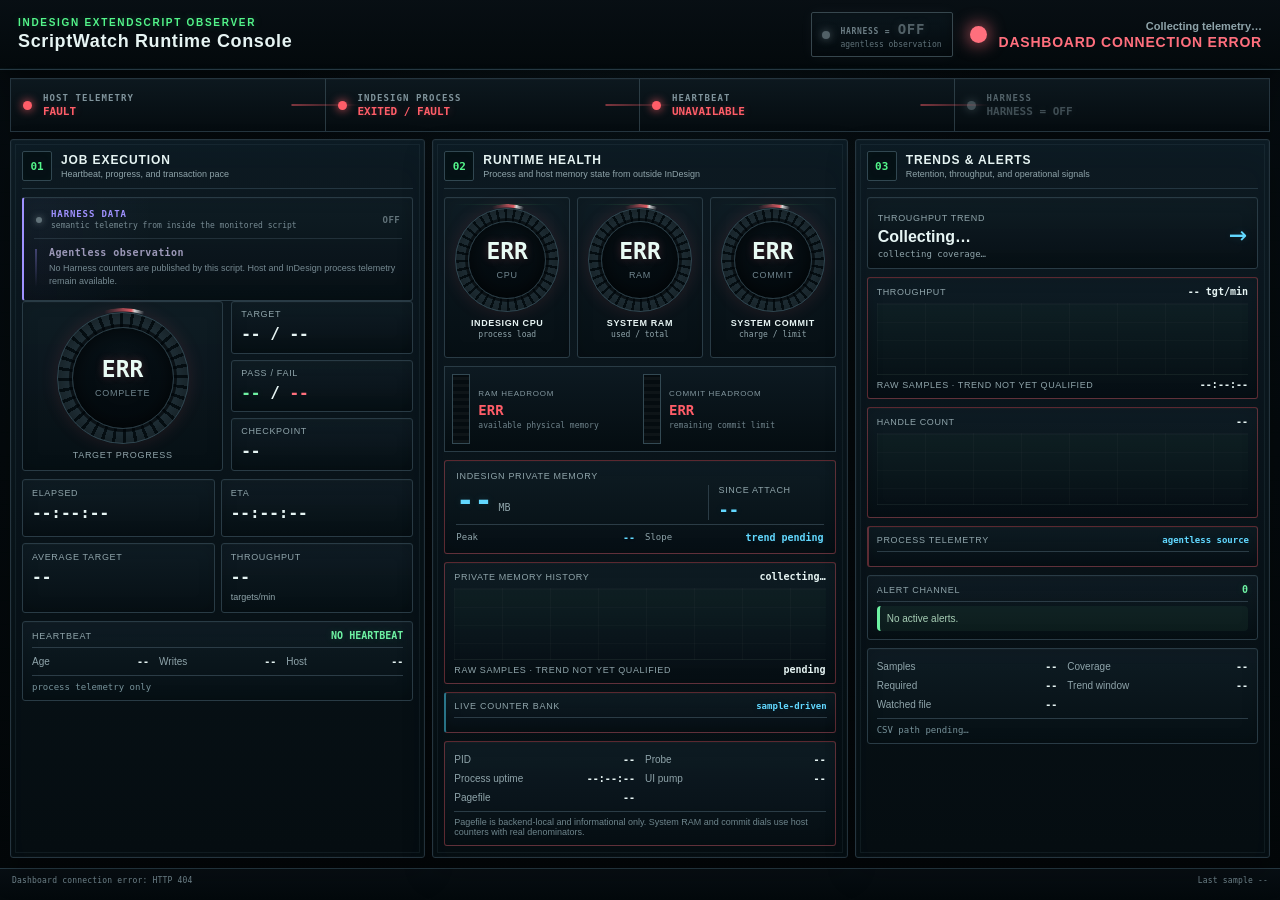
==== commit 339e4cc9: "Load shared instrument state before dashboard visuals" ====
--- a/dashboard/index.html
+++ b/dashboard/index.html
@@ -212,6 +212,7 @@
 
     <footer class="footerbar"><span id="footer-status">Connecting to ScriptWatch…</span><span id="last-sample">Last sample --</span></footer>
   </div>
+  <script src="instrument_state.js"></script>
   <script src="app.js"></script>
   <script src="spotlight.js"></script>
 </body>
--- a/dashboard/spotlight.css
+++ b/dashboard/spotlight.css
@@ -1,5 +1,5 @@
 /*
-ScriptWatch instrument-console visual layer v0.1.0
+ScriptWatch instrument-console visual layer v0.2.0
 
 This layer sits on top of the existing dashboard structure. It changes
 presentation and source-state signaling only. Collector payloads and dashboard
@@ -16,6 +16,7 @@
   --sw-console-green: #53f58a;
   --sw-console-cyan: #4bdcff;
   --sw-console-amber: #f5ad32;
+  --sw-console-limit: #e4682a;
   --sw-console-red: #ff5d68;
   --sw-console-gray: #62737a;
 }
@@ -26,11 +27,7 @@
     linear-gradient(180deg, #050b0f 0%, var(--sw-console-bg) 100%);
 }
 
-.app-shell {
-  position: relative;
-  isolation: isolate;
-}
-
+.app-shell { position: relative; isolation: isolate; }
 .app-shell::before {
   content: "";
   position: fixed;
@@ -44,33 +41,18 @@
   background-size: 24px 24px;
 }
 
-.topbar,
-.footerbar {
+.topbar,.footerbar {
   background: linear-gradient(180deg, rgba(8, 15, 20, .985), rgba(3, 9, 12, .985));
   border-color: #263943;
 }
-
 .topbar {
   min-height: 70px;
-  box-shadow:
-    inset 0 -1px 0 rgba(75, 220, 255, .04),
-    0 12px 30px rgba(0, 0, 0, .42);
-}
-
-.eyebrow {
-  color: var(--sw-console-green);
-  text-shadow: 0 0 9px rgba(83, 245, 138, .25);
-}
-
-h1 {
-  font-size: 18px;
-  letter-spacing: .035em;
-}
-
-/* -------------------------------------------------------------------------
-   Source bus. Injected by spotlight.js after the top bar.
-   ------------------------------------------------------------------------- */
-
+  box-shadow: inset 0 -1px 0 rgba(75, 220, 255, .04), 0 12px 30px rgba(0, 0, 0, .42);
+}
+.eyebrow { color: var(--sw-console-green); text-shadow: 0 0 9px rgba(83, 245, 138, .25); }
+h1 { font-size: 18px; letter-spacing: .035em; }
+
+/* Source bus */
 .source-bus {
   margin: 8px 10px 0;
   min-height: 54px;
@@ -78,14 +60,10 @@
   grid-template-columns: repeat(4, minmax(0, 1fr));
   gap: 0;
   border: 1px solid var(--sw-console-line);
-  background:
-    linear-gradient(180deg, rgba(13, 25, 32, .96), rgba(5, 12, 16, .96));
-  box-shadow:
-    inset 0 1px 0 rgba(255, 255, 255, .025),
-    0 10px 24px rgba(0, 0, 0, .22);
+  background: linear-gradient(180deg, rgba(13, 25, 32, .96), rgba(5, 12, 16, .96));
+  box-shadow: inset 0 1px 0 rgba(255, 255, 255, .025), 0 10px 24px rgba(0, 0, 0, .22);
   overflow: hidden;
 }
-
 .source-node {
   --source-color: var(--sw-console-gray);
   position: relative;
@@ -97,9 +75,7 @@
   padding: 8px 12px;
   border-right: 1px solid rgba(64, 85, 96, .62);
 }
-
 .source-node:last-child { border-right: 0; }
-
 .source-node::after {
   content: "";
   position: absolute;
@@ -114,9 +90,7 @@
   z-index: 2;
   pointer-events: none;
 }
-
 .source-node:last-child::after { display: none; }
-
 .source-lamp {
   width: 9px;
   height: 9px;
@@ -125,7 +99,6 @@
   background: currentColor;
   box-shadow: 0 0 10px currentColor;
 }
-
 .source-copy { min-width: 0; }
 .source-copy span {
   display: block;
@@ -144,432 +117,131 @@
   text-overflow: ellipsis;
   text-shadow: 0 0 8px color-mix(in srgb, var(--source-color) 30%, transparent);
 }
-
+.source-node.state-never { --source-color: var(--sw-console-gray); opacity: .72; }
 .source-node.state-live { --source-color: var(--sw-console-green); }
 .source-node.state-dormant { --source-color: var(--sw-console-amber); }
+.source-node.state-limit { --source-color: var(--sw-console-limit); }
 .source-node.state-fault { --source-color: var(--sw-console-red); }
 .source-node.state-unsupported { --source-color: var(--sw-console-gray); opacity: .62; }
-
-.source-node.state-live .source-lamp { animation: sourceLamp 1.8s ease-in-out infinite; }
+.source-node.state-live .source-lamp,.source-node.state-limit .source-lamp { animation: sourceLamp 1.8s ease-in-out infinite; }
 .source-node.state-dormant .source-lamp { animation: dormantLamp 2.6s ease-in-out infinite; }
-
-@keyframes sourceLamp {
-  0%, 100% { opacity: .65; box-shadow: 0 0 5px currentColor; }
-  50% { opacity: 1; box-shadow: 0 0 17px currentColor; }
-}
-
-@keyframes dormantLamp {
-  0%, 100% { opacity: .55; }
-  50% { opacity: .9; }
-}
-
-/* -------------------------------------------------------------------------
-   Main chassis
-   ------------------------------------------------------------------------- */
-
-.dashboard-grid {
-  gap: 7px;
-  padding: 7px 10px 10px;
-}
-
+@keyframes sourceLamp { 0%,100%{opacity:.65;box-shadow:0 0 5px currentColor}50%{opacity:1;box-shadow:0 0 17px currentColor} }
+@keyframes dormantLamp { 0%,100%{opacity:.55}50%{opacity:.9} }
+
+/* Main chassis */
+.dashboard-grid { gap: 7px; padding: 7px 10px 10px; }
 .column-panel {
   position: relative;
   border-radius: 3px;
   border-color: var(--sw-console-line);
-  background:
-    linear-gradient(180deg, rgba(13, 26, 34, .98), rgba(5, 13, 17, .985));
-  box-shadow:
-    inset 0 0 0 1px rgba(255, 255, 255, .014),
-    inset 0 18px 30px rgba(75, 220, 255, .015),
-    0 15px 30px rgba(0, 0, 0, .22);
-}
-
-.column-panel::after {
-  content: "";
-  position: absolute;
-  inset: 4px;
-  border: 1px solid rgba(74, 97, 108, .17);
-  pointer-events: none;
-}
-
-.section-heading {
-  margin-bottom: 8px;
-  padding-bottom: 7px;
-  border-color: #243641;
-}
-
-.section-heading > span {
-  border-radius: 2px;
-  border-color: #314751;
-  background: #051015;
-  color: var(--sw-console-green);
-  box-shadow: inset 0 0 10px rgba(83, 245, 138, .025);
-}
-
-.section-heading h2 {
-  text-transform: uppercase;
-  letter-spacing: .075em;
-  font-size: 12px;
-}
-
-.section-heading p { font-size: 9px; }
-
-.gauge-card,
-.metric-card,
-.instrument-card,
-.spark-card,
-.trend-banner,
-.alert-card,
-.memory-instrument,
-.process-only-banner,
-.process-only-summary,
-.observer-card,
-.dial-card,
-.counter-section,
-.counter-card {
-  border-radius: 3px;
-  border-color: #293b45;
-  background:
-    linear-gradient(180deg, rgba(15, 29, 37, .92), rgba(6, 15, 20, .96));
-  box-shadow:
-    inset 0 1px 0 rgba(255, 255, 255, .018),
-    inset 0 0 16px rgba(0, 0, 0, .16);
-}
-
-/* -------------------------------------------------------------------------
-   Spotlight-inspired segmented instruments.
-   Existing --p remains the bounded value. The tracer communicates freshness.
-   ------------------------------------------------------------------------- */
-
+  background: linear-gradient(180deg, rgba(13, 26, 34, .98), rgba(5, 13, 17, .985));
+  box-shadow: inset 0 0 0 1px rgba(255, 255, 255, .014), inset 0 18px 30px rgba(75, 220, 255, .015), 0 15px 30px rgba(0, 0, 0, .22);
+}
+.column-panel::after { content:"";position:absolute;inset:4px;border:1px solid rgba(74,97,108,.17);pointer-events:none; }
+.section-heading { margin-bottom:8px;padding-bottom:7px;border-color:#243641; }
+.section-heading > span { border-radius:2px;border-color:#314751;background:#051015;color:var(--sw-console-green);box-shadow:inset 0 0 10px rgba(83,245,138,.025); }
+.section-heading h2 { text-transform:uppercase;letter-spacing:.075em;font-size:12px; }
+.section-heading p { font-size:9px; }
+.gauge-card,.metric-card,.instrument-card,.spark-card,.trend-banner,.alert-card,.memory-instrument,.process-only-banner,.process-only-summary,.observer-card,.dial-card,.counter-section,.counter-card {
+  border-radius:3px;border-color:#293b45;background:linear-gradient(180deg,rgba(15,29,37,.92),rgba(6,15,20,.96));box-shadow:inset 0 1px 0 rgba(255,255,255,.018),inset 0 0 16px rgba(0,0,0,.16);
+}
+
+/* Segmented instruments. State color owns the value ring. */
+.dial-green,.dial-cyan,.dial-blue { --accent: var(--sw-console-green) !important; }
 .ring-gauge {
   --state-color: var(--accent);
   background:
-    repeating-conic-gradient(
-      from -90deg,
-      transparent 0deg 7deg,
-      #061015 7deg 10deg
-    ),
-    conic-gradient(
-      from -90deg,
-      var(--state-color) calc(var(--p) * 1%),
-      #203038 0
-    );
-  border: 1px solid #314650;
-  box-shadow:
-    inset 0 0 20px rgba(0, 0, 0, .46),
-    0 0 18px color-mix(in srgb, var(--state-color) 12%, transparent);
-}
-
+    repeating-conic-gradient(from -90deg,transparent 0deg 7deg,#061015 7deg 10deg),
+    conic-gradient(from -90deg,var(--state-color) calc(var(--p) * 1%),#203038 0);
+  border:1px solid #314650;
+  box-shadow:inset 0 0 20px rgba(0,0,0,.46),0 0 18px color-mix(in srgb,var(--state-color) 12%,transparent);
+}
 .ring-gauge::before {
-  inset: 14px;
-  border: 1px solid #2b3d46;
-  background:
-    radial-gradient(circle at 50% 40%, rgba(255,255,255,.025), transparent 36%),
-    linear-gradient(180deg, #071117, #03090d);
-  box-shadow:
-    inset 0 0 18px rgba(0, 0, 0, .7),
-    0 0 0 3px rgba(2, 7, 9, .7);
-}
-
-.instrument-ring::before { inset: 12px; }
-
+  inset:14px;border:1px solid #2b3d46;background:radial-gradient(circle at 50% 40%,rgba(255,255,255,.025),transparent 36%),linear-gradient(180deg,#071117,#03090d);box-shadow:inset 0 0 18px rgba(0,0,0,.7),0 0 0 3px rgba(2,7,9,.7);
+}
+.instrument-ring::before { inset:12px; }
 .activity-ring::after {
-  inset: -5px;
-  opacity: .98;
-  background:
-    conic-gradient(
-      from 0deg,
-      transparent 0deg 326deg,
-      color-mix(in srgb, var(--state-color) 30%, transparent) 334deg,
-      var(--state-color) 349deg,
-      rgba(255,255,255,.9) 352deg,
-      transparent 360deg
-    );
-  -webkit-mask: radial-gradient(farthest-side, transparent calc(100% - 4px), #000 calc(100% - 3px));
-  mask: radial-gradient(farthest-side, transparent calc(100% - 4px), #000 calc(100% - 3px));
-  transform: none;
-  transition: opacity .25s ease, filter .25s ease;
-}
-
-body:not(.telemetry-stale):not(.telemetry-fault) .activity-ring::after {
-  animation: telemetryOrbit 4.4s linear infinite;
-}
-
-@keyframes telemetryOrbit { to { transform: rotate(360deg); } }
-
-.ring-gauge.state-dormant,
-.telemetry-stale .ring-gauge {
-  --state-color: var(--sw-console-amber) !important;
-}
-
-.ring-gauge.state-fault,
-.telemetry-fault .ring-gauge {
-  --state-color: var(--sw-console-red) !important;
-}
-
-.ring-gauge.state-unsupported {
-  --state-color: var(--sw-console-gray) !important;
-  opacity: .5;
-}
-
-.telemetry-stale .activity-ring::after,
-.telemetry-fault .activity-ring::after,
-.activity-ring.state-dormant::after,
-.activity-ring.state-fault::after,
-.activity-ring.state-unsupported::after {
-  animation: none !important;
-  transform: rotate(18deg);
-}
-
-.telemetry-stale .activity-ring::after,
-.activity-ring.state-dormant::after {
-  opacity: .68;
-  filter: saturate(.9);
-}
-
-.telemetry-fault .activity-ring::after,
-.activity-ring.state-fault::after {
-  opacity: .9;
-}
-
-.ring-center strong {
-  color: #e8fbf4;
-  text-shadow: 0 0 9px color-mix(in srgb, var(--state-color) 23%, transparent);
-  font-weight: 700;
-}
-
-.ring-center span { color: #71868f; }
-
-.dial-card {
-  position: relative;
-  padding-top: 10px;
-}
-
-.dial-card::before {
-  content: "";
-  position: absolute;
-  left: 8px;
-  right: 8px;
-  top: 6px;
-  height: 1px;
-  background: linear-gradient(90deg, transparent, rgba(83,245,138,.13), transparent);
-}
-
-.dial-label {
-  text-transform: uppercase;
-  letter-spacing: .07em;
-  font-size: 9px;
-}
-
-/* -------------------------------------------------------------------------
-   Counter capsules and change lamps
-   ------------------------------------------------------------------------- */
-
-.counter-bank { gap: 5px; }
-
+  inset:-5px;opacity:.98;
+  background:conic-gradient(from 0deg,transparent 0deg 326deg,color-mix(in srgb,var(--state-color) 30%,transparent) 334deg,var(--state-color) 349deg,rgba(255,255,255,.9) 352deg,transparent 360deg);
+  -webkit-mask:radial-gradient(farthest-side,transparent calc(100% - 4px),#000 calc(100% - 3px));
+  mask:radial-gradient(farthest-side,transparent calc(100% - 4px),#000 calc(100% - 3px));
+  transform:none;transition:opacity .25s ease,filter .25s ease;
+}
+body:not(.telemetry-stale):not(.telemetry-fault) .activity-ring.state-live::after,
+body:not(.telemetry-stale):not(.telemetry-fault) .activity-ring.state-limit::after { animation: telemetryOrbit 4.4s linear infinite; }
+@keyframes telemetryOrbit { to { transform:rotate(360deg); } }
+.ring-gauge.state-never { --state-color:var(--sw-console-gray)!important;opacity:.55; }
+.ring-gauge.state-dormant,.telemetry-stale .ring-gauge { --state-color:var(--sw-console-amber)!important; }
+.ring-gauge.state-limit { --state-color:var(--sw-console-limit)!important; }
+.ring-gauge.state-fault,.telemetry-fault .ring-gauge { --state-color:var(--sw-console-red)!important; }
+.ring-gauge.state-unsupported { --state-color:var(--sw-console-gray)!important;opacity:.5; }
+.telemetry-stale .activity-ring::after,.telemetry-fault .activity-ring::after,.activity-ring.state-never::after,.activity-ring.state-dormant::after,.activity-ring.state-fault::after,.activity-ring.state-unsupported::after { animation:none!important;transform:rotate(18deg); }
+.telemetry-stale .activity-ring::after,.activity-ring.state-dormant::after { opacity:.68;filter:saturate(.9); }
+.telemetry-fault .activity-ring::after,.activity-ring.state-fault::after { opacity:.9; }
+.ring-center strong { color:#e8fbf4;text-shadow:0 0 9px color-mix(in srgb,var(--state-color) 23%,transparent);font-weight:700; }
+.ring-center span { color:#71868f; }
+.dial-card { position:relative;padding-top:10px; }
+.dial-card::before { content:"";position:absolute;left:8px;right:8px;top:6px;height:1px;background:linear-gradient(90deg,transparent,rgba(83,245,138,.13),transparent); }
+.dial-label { text-transform:uppercase;letter-spacing:.07em;font-size:9px; }
+
+/* Counter capsules. Group lamps carry source health, so no decorative dot. */
+.counter-bank { gap:5px; }
 .counter-card {
-  --counter-state: var(--sw-console-cyan);
-  position: relative;
-  min-height: 52px;
-  padding: 7px 8px 7px 13px;
-  border-radius: 13px 3px 3px 13px;
-  transition: opacity .2s ease, border-color .2s ease, box-shadow .2s ease;
-}
-
-.counter-card::before {
-  content: "";
-  position: absolute;
-  left: 5px;
-  top: 50%;
-  width: 4px;
-  height: 4px;
-  margin-top: -2px;
-  border-radius: 50%;
-  color: var(--counter-state);
-  background: currentColor;
-  box-shadow: 0 0 7px currentColor;
-}
-
-.counter-card strong {
-  color: #edf9f7;
-  text-shadow: 0 0 8px color-mix(in srgb, var(--counter-state) 16%, transparent);
-}
-
-.counter-card.unavailable,
-.counter-card.state-dormant {
-  --counter-state: var(--sw-console-amber);
-  opacity: .86;
-  border-color: rgba(245, 173, 50, .34);
-}
-
-.counter-card.state-fault {
-  --counter-state: var(--sw-console-red);
-  border-color: rgba(255, 93, 104, .38);
-}
-
-.counter-card.state-unsupported {
-  --counter-state: var(--sw-console-gray);
-  opacity: .46;
-}
-
-@keyframes counterFlashSpotlight {
-  0% { box-shadow: inset 0 0 16px rgba(0,0,0,.16); }
-  40% {
-    border-color: var(--counter-state);
-    box-shadow:
-      inset 0 0 0 1px color-mix(in srgb, var(--counter-state) 13%, transparent),
-      0 0 15px color-mix(in srgb, var(--counter-state) 11%, transparent);
-  }
-  100% { box-shadow: inset 0 0 16px rgba(0,0,0,.16); }
-}
-
-.counter-card.sample-update { animation: counterFlashSpotlight .48s ease-out; }
-
-/* -------------------------------------------------------------------------
-   Capacity rack. Injected by spotlight.js beneath the runtime dials.
-   ------------------------------------------------------------------------- */
-
-.capacity-rack {
-  display: grid;
-  grid-template-columns: repeat(2, 1fr);
-  gap: 6px;
-  margin-bottom: 8px;
-  padding: 7px;
-  border: 1px solid #293b45;
-  background: linear-gradient(180deg, rgba(13,26,34,.88), rgba(4,12,16,.94));
-}
-
-.capacity-meter {
-  --meter-p: 0;
-  --meter-color: var(--sw-console-green);
-  display: grid;
-  grid-template-columns: 18px minmax(0, 1fr);
-  gap: 8px;
-  align-items: stretch;
-  min-height: 70px;
-}
-
-.capacity-track {
-  position: relative;
-  border: 1px solid #334953;
-  background:
-    repeating-linear-gradient(to top, rgba(255,255,255,.035) 0 3px, transparent 3px 7px),
-    #050c10;
-  overflow: hidden;
-}
-
-.capacity-fill {
-  position: absolute;
-  left: 2px;
-  right: 2px;
-  bottom: 2px;
-  height: calc(var(--meter-p) * 1%);
-  background: linear-gradient(to top, color-mix(in srgb, var(--meter-color) 68%, #07200f), var(--meter-color));
-  box-shadow: 0 0 10px color-mix(in srgb, var(--meter-color) 35%, transparent);
-  transition: height .45s ease, background .2s ease;
-}
-
-.capacity-copy {
-  display: flex;
-  flex-direction: column;
-  justify-content: center;
-  min-width: 0;
-}
-.capacity-copy span {
-  color: #82969e;
-  font-size: 8px;
-  letter-spacing: .09em;
-  text-transform: uppercase;
-}
-.capacity-copy strong {
-  margin-top: 4px;
-  color: var(--meter-color);
-  font: 700 14px Consolas, monospace;
-}
-.capacity-copy small {
-  margin-top: 3px;
-  color: #6f838b;
-  font: 8px Consolas, monospace;
-}
-
-.capacity-meter.state-dormant { --meter-color: var(--sw-console-amber); }
-.capacity-meter.state-fault { --meter-color: var(--sw-console-red); }
-.capacity-meter.state-unsupported { --meter-color: var(--sw-console-gray); opacity: .52; }
-
-/* -------------------------------------------------------------------------
-   Existing panels retuned as instrument bays
-   ------------------------------------------------------------------------- */
-
-.memory-reading strong,
-.memory-delta-box strong,
-.memory-sub-grid b,
-.counter-section-head b,
-.trend-arrow {
-  text-shadow: 0 0 8px rgba(75, 220, 255, .13);
-}
-
-.sparkline {
-  background:
-    repeating-linear-gradient(to right, rgba(255,255,255,.022) 0 1px, transparent 1px 48px),
-    repeating-linear-gradient(to bottom, rgba(255,255,255,.018) 0 1px, transparent 1px 18px),
-    linear-gradient(180deg, rgba(83,245,138,.025), transparent);
-}
-
-.instrument-title strong,
-#pass-value { text-shadow: 0 0 8px rgba(83, 245, 138, .16); }
-
-.process-only-banner,
-.process-only-summary {
-  border-color: rgba(245,173,50,.38);
-}
-
-.process-only-lamp {
-  background: var(--sw-console-amber);
-  color: var(--sw-console-amber);
-}
-
-.state-dormant {
-  --state-color: var(--sw-console-amber);
-}
-.state-fault {
-  --state-color: var(--sw-console-red);
-}
-.state-unsupported {
-  --state-color: var(--sw-console-gray);
-}
-
-.telemetry-stale .spark-card,
-.telemetry-stale .memory-instrument,
-.telemetry-stale .runtime-detail,
-.telemetry-stale .counter-section {
-  border-color: rgba(245, 173, 50, .30);
-}
-
-.telemetry-fault .spark-card,
-.telemetry-fault .memory-instrument,
-.telemetry-fault .runtime-detail,
-.telemetry-fault .counter-section {
-  border-color: rgba(255, 93, 104, .34);
-}
-
-.footerbar {
-  color: #738890;
-  font-size: 8px;
-  letter-spacing: .025em;
-}
+  --counter-state:var(--sw-console-green);
+  position:relative;min-height:52px;padding:7px 8px;border-radius:3px;transition:opacity .2s ease,border-color .2s ease,box-shadow .2s ease;
+}
+.counter-card::before { content:none;display:none; }
+.counter-card strong { color:#edf9f7;text-shadow:0 0 8px color-mix(in srgb,var(--counter-state) 16%,transparent); }
+.counter-card.state-never { --counter-state:var(--sw-console-gray);opacity:.55; }
+.counter-card.unavailable,.counter-card.state-dormant { --counter-state:var(--sw-console-amber);opacity:.86;border-color:rgba(245,173,50,.34); }
+.counter-card.state-limit { --counter-state:var(--sw-console-limit);border-color:rgba(228,104,42,.4); }
+.counter-card.state-fault { --counter-state:var(--sw-console-red);border-color:rgba(255,93,104,.38); }
+.counter-card.state-unsupported { --counter-state:var(--sw-console-gray);opacity:.46; }
+@keyframes counterFlashSpotlight { 0%{box-shadow:inset 0 0 16px rgba(0,0,0,.16)}40%{border-color:var(--counter-state);box-shadow:inset 0 0 0 1px color-mix(in srgb,var(--counter-state) 13%,transparent),0 0 15px color-mix(in srgb,var(--counter-state) 11%,transparent)}100%{box-shadow:inset 0 0 16px rgba(0,0,0,.16)} }
+.counter-card.sample-update { animation:counterFlashSpotlight .48s ease-out; }
+
+/* Capacity rack */
+.capacity-rack { display:grid;grid-template-columns:repeat(2,1fr);gap:6px;margin-bottom:8px;padding:7px;border:1px solid #293b45;background:linear-gradient(180deg,rgba(13,26,34,.88),rgba(4,12,16,.94)); }
+.capacity-meter { --meter-p:0;--meter-color:var(--sw-console-green);display:grid;grid-template-columns:18px minmax(0,1fr);gap:8px;align-items:stretch;min-height:70px; }
+.capacity-track { position:relative;border:1px solid #334953;background:repeating-linear-gradient(to top,rgba(255,255,255,.035) 0 3px,transparent 3px 7px),#050c10;overflow:hidden; }
+.capacity-fill { position:absolute;left:2px;right:2px;bottom:2px;height:calc(var(--meter-p) * 1%);background:linear-gradient(to top,color-mix(in srgb,var(--meter-color) 68%,#07200f),var(--meter-color));box-shadow:0 0 10px color-mix(in srgb,var(--meter-color) 35%,transparent);transition:height .45s ease,background .2s ease; }
+.capacity-copy { display:flex;flex-direction:column;justify-content:center;min-width:0; }
+.capacity-copy span { color:#82969e;font-size:8px;letter-spacing:.09em;text-transform:uppercase; }
+.capacity-copy strong { margin-top:4px;color:var(--meter-color);font:700 14px Consolas,monospace; }
+.capacity-copy small { margin-top:3px;color:#6f838b;font:8px Consolas,monospace; }
+.capacity-meter.state-never { --meter-color:var(--sw-console-gray);opacity:.55; }
+.capacity-meter.state-dormant { --meter-color:var(--sw-console-amber); }
+.capacity-meter.state-limit { --meter-color:var(--sw-console-limit); }
+.capacity-meter.state-fault { --meter-color:var(--sw-console-red); }
+.capacity-meter.state-unsupported { --meter-color:var(--sw-console-gray);opacity:.52; }
+
+/* Existing panels retuned as instrument bays */
+.memory-reading strong,.memory-delta-box strong,.memory-sub-grid b,.counter-section-head b,.trend-arrow { text-shadow:0 0 8px rgba(75,220,255,.13); }
+.sparkline { background:repeating-linear-gradient(to right,rgba(255,255,255,.022) 0 1px,transparent 1px 48px),repeating-linear-gradient(to bottom,rgba(255,255,255,.018) 0 1px,transparent 1px 18px),linear-gradient(180deg,rgba(83,245,138,.025),transparent); }
+/* Historical series are structural, not warning lights. */
+.sparkline.amber polyline,.sparkline.amber path { stroke:var(--sw-console-cyan)!important; }
+.instrument-title strong,#pass-value { text-shadow:0 0 8px rgba(83,245,138,.16); }
+.process-only-banner,.process-only-summary { border-color:rgba(245,173,50,.38); }
+.process-only-lamp { background:var(--sw-console-amber);color:var(--sw-console-amber); }
+.state-never { --state-color:var(--sw-console-gray); }
+.state-dormant { --state-color:var(--sw-console-amber); }
+.state-limit { --state-color:var(--sw-console-limit); }
+.state-fault { --state-color:var(--sw-console-red); }
+.state-unsupported { --state-color:var(--sw-console-gray); }
+.telemetry-stale .spark-card,.telemetry-stale .memory-instrument,.telemetry-stale .runtime-detail,.telemetry-stale .counter-section { border-color:rgba(245,173,50,.30); }
+.telemetry-fault .spark-card,.telemetry-fault .memory-instrument,.telemetry-fault .runtime-detail,.telemetry-fault .counter-section { border-color:rgba(255,93,104,.34); }
+.footerbar { color:#738890;font-size:8px;letter-spacing:.025em; }
 
 @media (prefers-reduced-motion: reduce) {
   body:not(.telemetry-stale):not(.telemetry-fault) .activity-ring::after,
   .source-node.state-live .source-lamp,
+  .source-node.state-limit .source-lamp,
   .source-node.state-dormant .source-lamp,
-  .counter-card.sample-update {
-    animation: none !important;
-  }
-}
-
-@media (max-width: 800px) {
-  .source-bus { grid-template-columns: 1fr 1fr; }
-  .source-node:nth-child(2) { border-right: 0; }
-  .source-node:nth-child(-n+2) { border-bottom: 1px solid rgba(64, 85, 96, .62); }
-  .source-node::after { display: none; }
-}
+  .counter-card.sample-update { animation:none!important; }
+}
+@media (max-width:800px) {
+  .source-bus { grid-template-columns:1fr 1fr; }
+  .source-node:nth-child(2) { border-right:0; }
+  .source-node:nth-child(-n+2) { border-bottom:1px solid rgba(64,85,96,.62); }
+  .source-node::after { display:none; }
+}
--- a/dashboard/spotlight_sources.css
+++ b/dashboard/spotlight_sources.css
@@ -1,5 +1,5 @@
 /*
-ScriptWatch source-partition visual layer v0.1.0
+ScriptWatch source-partition visual layer v0.2.0
 
 This companion layer makes Harness state explicit and groups counters by their
 acquisition source without changing collector or Harness semantics.
@@ -16,40 +16,40 @@
    ------------------------------------------------------------------------- */
 
 .top-status {
-  min-width: 430px;
+  min-width: 450px;
 }
 
 .harness-indicator {
   --harness-state: var(--sw-console-gray);
-  min-width: 118px;
+  min-width: 132px;
   display: grid;
-  grid-template-columns: 9px minmax(0, 1fr);
+  grid-template-columns: 10px minmax(0, 1fr);
   align-items: center;
-  gap: 7px;
-  padding: 6px 9px;
-  margin-right: 4px;
-  border: 1px solid color-mix(in srgb, var(--harness-state) 42%, #263943);
+  gap: 8px;
+  padding: 7px 10px;
+  margin-right: 5px;
+  border: 1px solid color-mix(in srgb, var(--harness-state) 46%, #263943);
   border-radius: 2px;
-  background: linear-gradient(180deg, rgba(13,25,32,.92), rgba(4,11,15,.96));
+  background: linear-gradient(180deg, rgba(13,25,32,.94), rgba(4,11,15,.97));
   box-shadow:
     inset 0 0 12px rgba(0,0,0,.32),
-    0 0 12px color-mix(in srgb, var(--harness-state) 8%, transparent);
+    0 0 13px color-mix(in srgb, var(--harness-state) 9%, transparent);
   text-align: left;
 }
 
 .harness-indicator-lamp {
-  width: 7px;
-  height: 7px;
+  width: 8px;
+  height: 8px;
   border-radius: 50%;
   color: var(--harness-state);
   background: currentColor;
-  box-shadow: 0 0 8px currentColor;
+  box-shadow: 0 0 9px currentColor;
 }
 
 .harness-indicator-label {
   display: inline;
-  color: #7c9199;
-  font: 700 7px Consolas, monospace;
+  color: #83979f;
+  font: 700 8px Consolas, monospace;
   letter-spacing: .09em;
 }
 
@@ -57,7 +57,7 @@
   display: inline;
   margin-left: 3px;
   color: var(--harness-state);
-  font: 800 12px Consolas, monospace;
+  font: 800 14px Consolas, monospace;
   letter-spacing: .05em;
   text-shadow: 0 0 8px color-mix(in srgb, var(--harness-state) 25%, transparent);
 }
@@ -65,15 +65,15 @@
 .harness-indicator small {
   display: block;
   margin-top: 2px;
-  color: #6e838b;
-  font: 7px Consolas, monospace;
+  color: #738890;
+  font: 8px Consolas, monospace;
   white-space: nowrap;
 }
 
 .harness-indicator.state-live { --harness-state: var(--sw-console-green); }
 .harness-indicator.state-dormant { --harness-state: var(--sw-console-amber); }
 .harness-indicator.state-fault { --harness-state: var(--sw-console-red); }
-.harness-indicator.state-unsupported { --harness-state: var(--sw-console-gray); opacity: .76; }
+.harness-indicator.state-unsupported { --harness-state: var(--sw-console-gray); opacity: .82; }
 
 .harness-indicator.state-live .harness-indicator-lamp {
   animation: sourceLamp 1.8s ease-in-out infinite;
@@ -92,7 +92,7 @@
   --source-state: var(--sw-console-gray);
   position: relative;
   margin-bottom: 7px;
-  padding: 6px;
+  padding: 7px;
   border: 1px solid #283b45;
   border-left: 2px solid var(--source-accent);
   background:
@@ -106,45 +106,51 @@
 .counter-source-group.source-other { --source-accent: var(--sw-console-gray); }
 
 .counter-source-heading,
-.harness-counter-heading {
+.harness-counter-heading,
+.harness-off-heading {
   --source-state: var(--sw-console-gray);
-  min-height: 30px;
+  min-height: 32px;
   display: grid;
   grid-template-columns: 8px minmax(0, 1fr) auto;
   align-items: center;
   gap: 7px;
-  margin-bottom: 5px;
-  padding: 0 2px 5px;
+  margin-bottom: 6px;
+  padding: 0 2px 6px;
   border-bottom: 1px solid rgba(64, 85, 96, .42);
 }
 
 .counter-source-heading > div,
-.harness-counter-heading > div { min-width: 0; }
+.harness-counter-heading > div,
+.harness-off-heading > div { min-width: 0; }
 
 .counter-source-heading span:not(.counter-source-lamp),
-.harness-counter-heading span:not(.counter-source-lamp) {
+.harness-counter-heading span:not(.counter-source-lamp),
+.harness-off-heading span:not(.harness-off-lamp) {
   display: block;
   color: var(--source-accent, var(--sw-source-harness));
-  font: 700 8px Consolas, monospace;
+  font: 700 9px Consolas, monospace;
   letter-spacing: .1em;
 }
 
 .counter-source-heading small,
-.harness-counter-heading small {
+.harness-counter-heading small,
+.harness-off-heading small {
   display: block;
   margin-top: 2px;
-  color: #6f838b;
-  font: 7px Consolas, monospace;
+  color: #768a92;
+  font: 8px Consolas, monospace;
 }
 
 .counter-source-heading strong,
-.harness-counter-heading strong {
+.harness-counter-heading strong,
+.harness-off-heading strong {
   color: var(--source-state);
-  font: 700 8px Consolas, monospace;
+  font: 700 9px Consolas, monospace;
   letter-spacing: .06em;
 }
 
-.counter-source-lamp {
+.counter-source-lamp,
+.harness-off-lamp {
   width: 6px;
   height: 6px;
   border-radius: 50%;
@@ -165,17 +171,41 @@
 .counter-source-grid {
   display: grid;
   grid-template-columns: repeat(3, minmax(0, 1fr));
-  gap: 5px;
+  gap: 6px;
+}
+
+.counter-source-grid .counter-card strong {
+  font-size: 15px;
+}
+
+/* Host counters remain adjacent to the host/memory instruments. */
+.source-column-runtime > .counter-section {
+  border-left: 2px solid rgba(75,220,255,.48);
+}
+
+/* Process counters are moved beside process trends so the center column no
+   longer carries every telemetry family. */
+.process-counter-bay {
+  border-left: 2px solid rgba(83,245,138,.48);
+}
+
+#process-counter-bay .counter-source-group {
+  margin-bottom: 0;
+}
+
+#process-counter-bay .counter-source-grid {
+  grid-template-columns: repeat(3, minmax(0, 1fr));
 }
 
 /* -------------------------------------------------------------------------
    Harness data bay
    ------------------------------------------------------------------------- */
 
-#harness-card {
+#harness-card,
+.harness-off-bay {
   border-left: 2px solid var(--sw-source-harness);
   background:
-    linear-gradient(90deg, rgba(159,145,255,.035), transparent 34%),
+    linear-gradient(90deg, rgba(159,145,255,.04), transparent 34%),
     linear-gradient(180deg, rgba(15,29,37,.92), rgba(6,15,20,.96));
 }
 
@@ -191,9 +221,9 @@
 #job-metric-bank.harness-counter-bank:empty::before {
   content: "Harness ON · no custom counters published";
   grid-column: 1 / -1;
-  padding: 8px;
-  border: 1px dashed rgba(159,145,255,.22);
-  color: #7d7a9a;
+  padding: 9px;
+  border: 1px dashed rgba(159,145,255,.24);
+  color: #8983a8;
   font: 8px Consolas, monospace;
   text-align: center;
   letter-spacing: .04em;
@@ -203,9 +233,55 @@
   border-left: 2px solid rgba(159,145,255,.5);
 }
 
+.harness-off-bay {
+  --source-state: var(--sw-console-gray);
+  margin-top: 8px;
+  padding: 9px 10px;
+}
+
+.harness-off-bay[hidden] { display: none; }
+
+.harness-off-heading {
+  --source-accent: var(--sw-source-harness);
+}
+
+.harness-off-body {
+  display: grid;
+  gap: 4px;
+  padding: 2px 2px 3px 15px;
+  position: relative;
+}
+
+.harness-off-body::before {
+  content: "";
+  position: absolute;
+  left: 1px;
+  top: 4px;
+  bottom: 4px;
+  width: 2px;
+  background: linear-gradient(var(--sw-source-harness), transparent);
+  opacity: .35;
+}
+
+.harness-off-body b {
+  color: #9c98b8;
+  font: 700 10px Consolas, monospace;
+  letter-spacing: .04em;
+}
+
+.harness-off-body span {
+  color: #758991;
+  font-size: 9px;
+  line-height: 1.45;
+}
+
 /* Source identity stays distinct from live/dormant/fault state. */
 .counter-source-group.source-host .counter-card { box-shadow: inset 2px 0 0 rgba(75,220,255,.07); }
 .counter-source-group.source-process .counter-card { box-shadow: inset 2px 0 0 rgba(83,245,138,.06); }
+
+/* Slightly stronger source bus text at high-density desktop resolutions. */
+.source-copy span { font-size: 9px; }
+.source-copy strong { font-size: 11px; }
 
 @media (prefers-reduced-motion: reduce) {
   .harness-indicator.state-live .harness-indicator-lamp {
@@ -215,11 +291,13 @@
 
 @media (max-width: 1180px) {
   .top-status { min-width: 0; }
+  #process-counter-bay .counter-source-grid { grid-template-columns: repeat(3, minmax(0, 1fr)); }
 }
 
 @media (max-width: 640px) {
   .harness-indicator { min-width: 0; }
   .counter-source-grid,
+  #process-counter-bay .counter-source-grid,
   #job-metric-bank.harness-counter-bank {
     grid-template-columns: 1fr 1fr;
   }
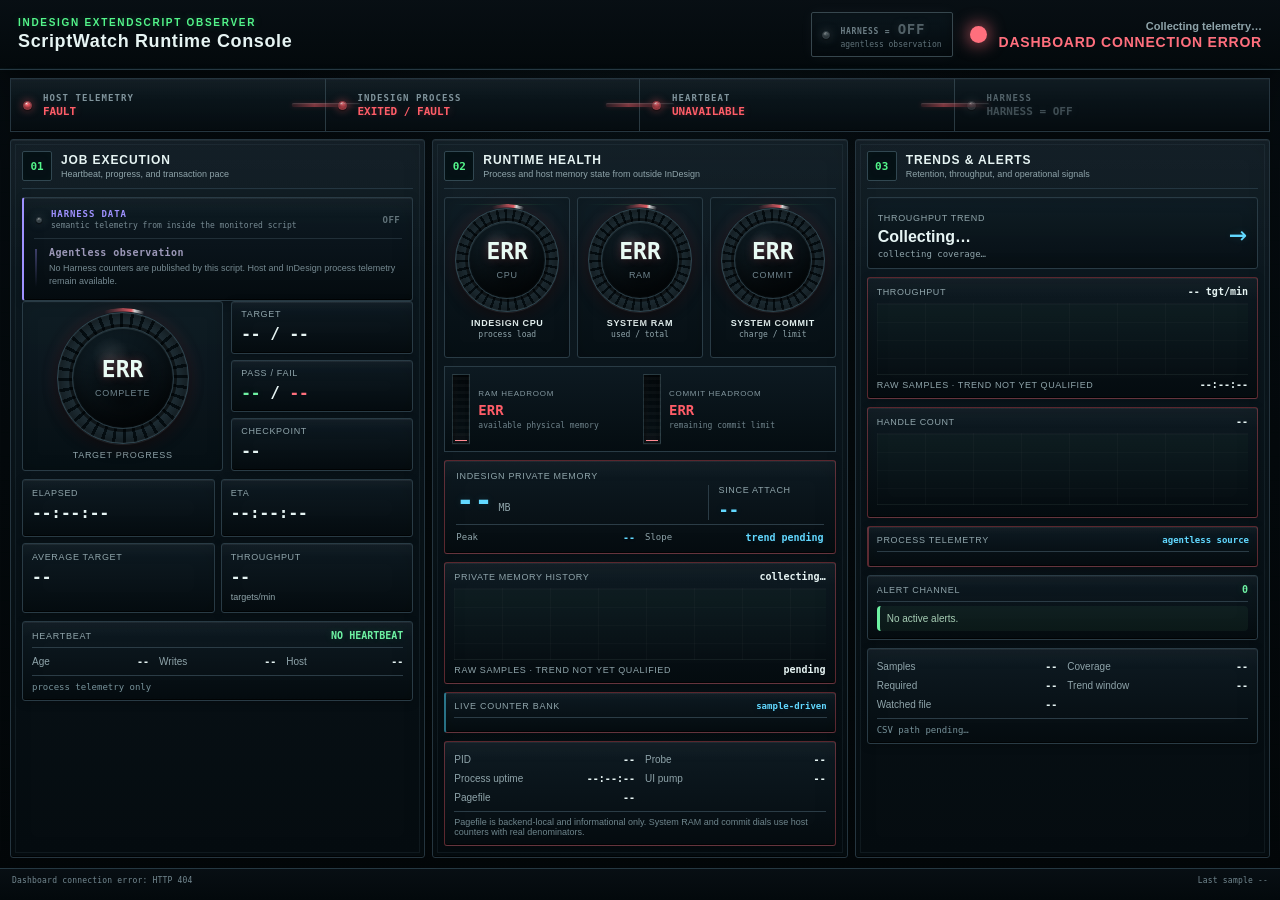
==== commit b4ea2a81: "Load dimensional material layer" ====
--- a/dashboard/index.html
+++ b/dashboard/index.html
@@ -7,6 +7,7 @@
   <link rel="stylesheet" href="style.css">
   <link rel="stylesheet" href="spotlight.css">
   <link rel="stylesheet" href="spotlight_sources.css">
+  <link rel="stylesheet" href="material.css">
 </head>
 <body>
   <div class="app-shell">
--- a/dashboard/material.css
+++ b/dashboard/material.css
@@ -0,0 +1,326 @@
+/*
+ScriptWatch dimensional material layer v0.1.0
+
+Presentation-only layer. Hue remains semantic. Shading, highlights, bevels,
+reflections, and glow add physical depth without introducing new state colors.
+Motion remains the liveness channel.
+*/
+
+:root {
+  --sw-mat-highlight: rgba(255,255,255,.42);
+  --sw-mat-highlight-soft: rgba(255,255,255,.14);
+  --sw-mat-shadow: rgba(0,0,0,.72);
+  --sw-mat-recess: rgba(0,0,0,.46);
+  --sw-mat-glass: rgba(210,240,255,.055);
+  --sw-mat-edge: rgba(190,225,240,.12);
+}
+
+/* Modern dark-metal chassis. Instrument depth lives in the controls. */
+.column-panel,
+.instrument-card,
+.metric-card,
+.observer-card,
+.spark-card,
+.counter-section,
+.alert-card,
+.memory-instrument,
+.process-only-summary,
+.process-only-banner,
+.tile,
+.cell,
+.node,
+.rig {
+  background-image:
+    linear-gradient(180deg, rgba(255,255,255,.028), transparent 19%),
+    linear-gradient(180deg, rgba(14,27,35,.98), rgba(5,12,16,.99));
+  box-shadow:
+    inset 0 1px 0 rgba(255,255,255,.055),
+    inset 0 -1px 0 rgba(0,0,0,.72),
+    inset 0 0 22px rgba(0,0,0,.12),
+    0 2px 8px rgba(0,0,0,.22);
+}
+
+/* Circular instruments: recessed bezel, glass face, luminous state ring. */
+.ring-gauge {
+  box-shadow:
+    inset 0 0 0 1px rgba(255,255,255,.035),
+    inset 0 0 18px rgba(0,0,0,.72),
+    0 1px 0 rgba(255,255,255,.08),
+    0 5px 13px rgba(0,0,0,.55),
+    0 0 18px color-mix(in srgb, var(--state-color) 14%, transparent) !important;
+}
+
+.ring-gauge::before {
+  background:
+    radial-gradient(circle at 38% 28%, rgba(255,255,255,.10), transparent 20%),
+    radial-gradient(circle at 50% 72%, rgba(0,0,0,.45), transparent 62%),
+    linear-gradient(145deg, rgba(16,31,39,.98), rgba(3,8,11,.995)) !important;
+  box-shadow:
+    inset 0 1px 1px rgba(255,255,255,.08),
+    inset 0 -8px 18px rgba(0,0,0,.62),
+    inset 0 0 0 1px rgba(128,180,200,.07),
+    0 0 0 3px rgba(0,0,0,.55) !important;
+}
+
+.ring-center strong {
+  text-shadow:
+    0 1px 0 rgba(255,255,255,.10),
+    0 0 10px color-mix(in srgb, var(--state-color) 28%, transparent) !important;
+}
+
+.activity-ring::after {
+  filter: drop-shadow(0 0 3px color-mix(in srgb, var(--state-color) 55%, transparent));
+}
+
+/* Small domed source/state lamps. Hue still comes from state. */
+.source-lamp,
+.harness-indicator-lamp,
+.counter-source-lamp,
+.harness-off-lamp,
+.process-only-lamp,
+.dot {
+  position: relative;
+  background-image:
+    radial-gradient(circle at 34% 28%, rgba(255,255,255,.92) 0 7%, rgba(255,255,255,.26) 8% 21%, transparent 23%),
+    radial-gradient(circle at 50% 62%, currentColor 0 42%, color-mix(in srgb, currentColor 74%, #000) 72%, #020506 100%) !important;
+  border: 1px solid color-mix(in srgb, currentColor 48%, #091116);
+  box-shadow:
+    inset 0 1px 1px rgba(255,255,255,.35),
+    inset 0 -2px 3px rgba(0,0,0,.58),
+    0 1px 2px rgba(0,0,0,.65),
+    0 0 8px color-mix(in srgb, currentColor 54%, transparent) !important;
+}
+
+/* Source bus: recessed wiring channel plus travelling sample packets. */
+.source-node {
+  background-image:
+    linear-gradient(180deg, rgba(255,255,255,.025), transparent 42%),
+    linear-gradient(180deg, rgba(13,25,32,.95), rgba(5,12,16,.98));
+  box-shadow: inset 0 1px 0 rgba(255,255,255,.035), inset 0 -1px 0 rgba(0,0,0,.65);
+}
+
+.source-node::after {
+  height: 4px !important;
+  border-radius: 4px;
+  background:
+    linear-gradient(180deg, rgba(255,255,255,.22), transparent 46%),
+    linear-gradient(90deg, color-mix(in srgb, var(--source-color) 28%, #071015), var(--source-color), color-mix(in srgb, var(--source-color) 42%, #071015), transparent) !important;
+  box-shadow: inset 0 1px 0 rgba(255,255,255,.12), 0 0 5px color-mix(in srgb, var(--source-color) 30%, transparent);
+}
+
+.source-node:not(:last-child)::before {
+  content: "";
+  position: absolute;
+  z-index: 4;
+  top: calc(50% - 3px);
+  right: -1px;
+  width: 18px;
+  height: 6px;
+  border-radius: 5px;
+  opacity: 0;
+  pointer-events: none;
+  background:
+    linear-gradient(180deg, rgba(255,255,255,.82) 0 15%, rgba(255,255,255,.18) 28%, transparent 44%),
+    linear-gradient(90deg, color-mix(in srgb, var(--source-color) 45%, #03100a), var(--source-color) 48%, color-mix(in srgb, var(--source-color) 50%, #fff) 55%, var(--source-color) 72%, color-mix(in srgb, var(--source-color) 50%, #020506));
+  box-shadow: 0 0 8px color-mix(in srgb, var(--source-color) 55%, transparent), 0 1px 2px rgba(0,0,0,.72);
+}
+
+.source-node.state-live:not(:last-child)::before,
+.source-node.state-limit:not(:last-child)::before {
+  opacity: .9;
+  animation: swMaterialPacket 2.2s linear infinite;
+}
+
+@keyframes swMaterialPacket {
+  from { transform: translateX(-56px); }
+  to { transform: translateX(14px); }
+}
+
+/* Counter cells gain an independent liveness runner. Numeric change is not
+   required for the counter to look alive. */
+.counter-card {
+  overflow: hidden;
+  background-image:
+    linear-gradient(180deg, rgba(255,255,255,.035), transparent 32%),
+    linear-gradient(180deg, rgba(16,30,38,.96), rgba(6,14,18,.985));
+  box-shadow:
+    inset 0 1px 0 rgba(255,255,255,.055),
+    inset 0 -1px 0 rgba(0,0,0,.78),
+    inset 0 0 12px rgba(0,0,0,.16),
+    0 1px 2px rgba(0,0,0,.38);
+}
+
+.counter-card::after {
+  content: "";
+  position: absolute;
+  left: 7px;
+  right: 7px;
+  bottom: 4px;
+  height: 3px;
+  border-radius: 3px;
+  opacity: 0;
+  background:
+    linear-gradient(180deg, rgba(255,255,255,.50), transparent 42%),
+    linear-gradient(90deg,
+      transparent 0 6%,
+      color-mix(in srgb, var(--counter-state) 36%, #05090b) 14%,
+      var(--counter-state) 40%,
+      color-mix(in srgb, var(--counter-state) 62%, #fff) 50%,
+      var(--counter-state) 60%,
+      color-mix(in srgb, var(--counter-state) 30%, #05090b) 86%,
+      transparent 94%);
+  box-shadow: 0 0 7px color-mix(in srgb, var(--counter-state) 48%, transparent);
+  transform: translateX(-115%);
+}
+
+.counter-card.state-live::after,
+.counter-card.state-limit::after {
+  opacity: .82;
+  animation: swCounterRunner 2.6s ease-in-out infinite;
+}
+
+@keyframes swCounterRunner {
+  0% { transform: translateX(-115%); }
+  46%, 54% { transform: translateX(0%); }
+  100% { transform: translateX(115%); }
+}
+
+.counter-card strong {
+  text-shadow:
+    0 1px 0 rgba(255,255,255,.08),
+    0 0 7px color-mix(in srgb, var(--counter-state) 16%, transparent) !important;
+}
+
+/* Capacity meters: glass track, bevelled fill, travelling specular highlight. */
+.capacity-track {
+  border-color: rgba(113,150,166,.28) !important;
+  background:
+    linear-gradient(90deg, rgba(255,255,255,.035), transparent 36%, rgba(0,0,0,.16)),
+    repeating-linear-gradient(to top, rgba(255,255,255,.028) 0 3px, transparent 3px 7px),
+    linear-gradient(180deg, #03080b, #071116) !important;
+  box-shadow: inset 2px 0 5px rgba(0,0,0,.62), inset -1px 0 1px rgba(255,255,255,.035), 0 1px 0 rgba(255,255,255,.03);
+}
+
+.capacity-fill {
+  overflow: hidden;
+  border-top: 1px solid color-mix(in srgb, var(--meter-color) 72%, #fff);
+  background:
+    linear-gradient(90deg, color-mix(in srgb, var(--meter-color) 45%, #020807), var(--meter-color) 45%, color-mix(in srgb, var(--meter-color) 66%, #fff) 55%, var(--meter-color) 67%, color-mix(in srgb, var(--meter-color) 45%, #020807)) !important;
+  box-shadow:
+    inset 1px 0 1px rgba(255,255,255,.16),
+    inset -2px 0 3px rgba(0,0,0,.40),
+    0 0 9px color-mix(in srgb, var(--meter-color) 38%, transparent) !important;
+}
+
+.capacity-fill::after {
+  content: "";
+  position: absolute;
+  left: 1px;
+  right: 1px;
+  height: 9px;
+  bottom: -12px;
+  opacity: 0;
+  background: linear-gradient(to top, transparent, rgba(255,255,255,.68), transparent);
+  filter: blur(.2px);
+}
+
+.capacity-meter.state-live .capacity-fill::after,
+.capacity-meter.state-limit .capacity-fill::after {
+  opacity: .58;
+  animation: swMeterGlint 2.1s linear infinite;
+}
+
+@keyframes swMeterGlint {
+  from { transform: translateY(0); }
+  to { transform: translateY(-86px); }
+}
+
+/* Generic laboratory instruments used by workbench/liveness/wall specimens. */
+.track,
+.rail,
+.band {
+  border: 1px solid rgba(100,135,150,.20);
+  background-image: linear-gradient(180deg, rgba(255,255,255,.025), rgba(0,0,0,.34));
+  box-shadow: inset 0 2px 4px rgba(0,0,0,.72), inset 0 -1px 0 rgba(255,255,255,.025), 0 1px 0 rgba(255,255,255,.025);
+}
+
+.fill,
+.rail i,
+.band i {
+  position: relative;
+  border-radius: 3px;
+  box-shadow: inset 0 1px 0 rgba(255,255,255,.38), inset 0 -2px 3px rgba(0,0,0,.40), 0 0 7px currentColor;
+}
+
+.rail i::after,
+.band i::after,
+.fill::after {
+  content: "";
+  position: absolute;
+  inset: 0;
+  border-radius: inherit;
+  pointer-events: none;
+  background:
+    linear-gradient(180deg, rgba(255,255,255,.48) 0 14%, rgba(255,255,255,.10) 25%, transparent 48%, rgba(0,0,0,.18) 100%),
+    linear-gradient(90deg, rgba(0,0,0,.18), transparent 25%, rgba(255,255,255,.15) 50%, transparent 75%, rgba(0,0,0,.22));
+}
+
+.ladder u,
+.meter-seg {
+  border-radius: 2px;
+  border: 1px solid rgba(120,150,164,.08);
+  box-shadow: inset 0 1px 0 rgba(255,255,255,.10), inset 0 -1px 2px rgba(0,0,0,.52);
+}
+
+.ctr-val,
+.meter-read,
+.tile-state {
+  text-shadow: 0 1px 0 rgba(255,255,255,.08), 0 2px 8px rgba(0,0,0,.65);
+}
+
+/* Wall tiles get a restrained glass sheen. Fine detail disappears at distance;
+   motion and hue remain dominant. */
+.tile::after {
+  content: "";
+  position: absolute;
+  inset: 0;
+  pointer-events: none;
+  background:
+    linear-gradient(135deg, rgba(255,255,255,.045), transparent 24%),
+    linear-gradient(180deg, rgba(255,255,255,.018), transparent 38%);
+  box-shadow: inset 0 1px 0 rgba(255,255,255,.045), inset 0 -1px 0 rgba(0,0,0,.55);
+}
+
+.band {
+  border-radius: 4px;
+  background-color: #03080b !important;
+}
+
+.band i {
+  border-top: 1px solid rgba(255,255,255,.40);
+  border-bottom: 1px solid rgba(0,0,0,.45);
+}
+
+.wc-face {
+  border-radius: 50%;
+  background: radial-gradient(circle at 38% 30%, rgba(255,255,255,.055), transparent 28%), radial-gradient(circle, #101a20, #03080b 72%);
+  box-shadow: inset 0 1px 0 rgba(255,255,255,.06), inset 0 -4px 10px rgba(0,0,0,.48), 0 2px 7px rgba(0,0,0,.48);
+}
+
+.btn {
+  background-image: linear-gradient(180deg, rgba(255,255,255,.035), rgba(0,0,0,.08));
+  box-shadow: inset 0 1px 0 rgba(255,255,255,.04), 0 1px 2px rgba(0,0,0,.34);
+}
+
+/* Accessibility: preserve state semantics while removing continuous motion. */
+@media (prefers-reduced-motion: reduce) {
+  .source-node.state-live:not(:last-child)::before,
+  .source-node.state-limit:not(:last-child)::before,
+  .counter-card.state-live::after,
+  .counter-card.state-limit::after,
+  .capacity-meter.state-live .capacity-fill::after,
+  .capacity-meter.state-limit .capacity-fill::after {
+    animation: none !important;
+    transform: none !important;
+  }
+}
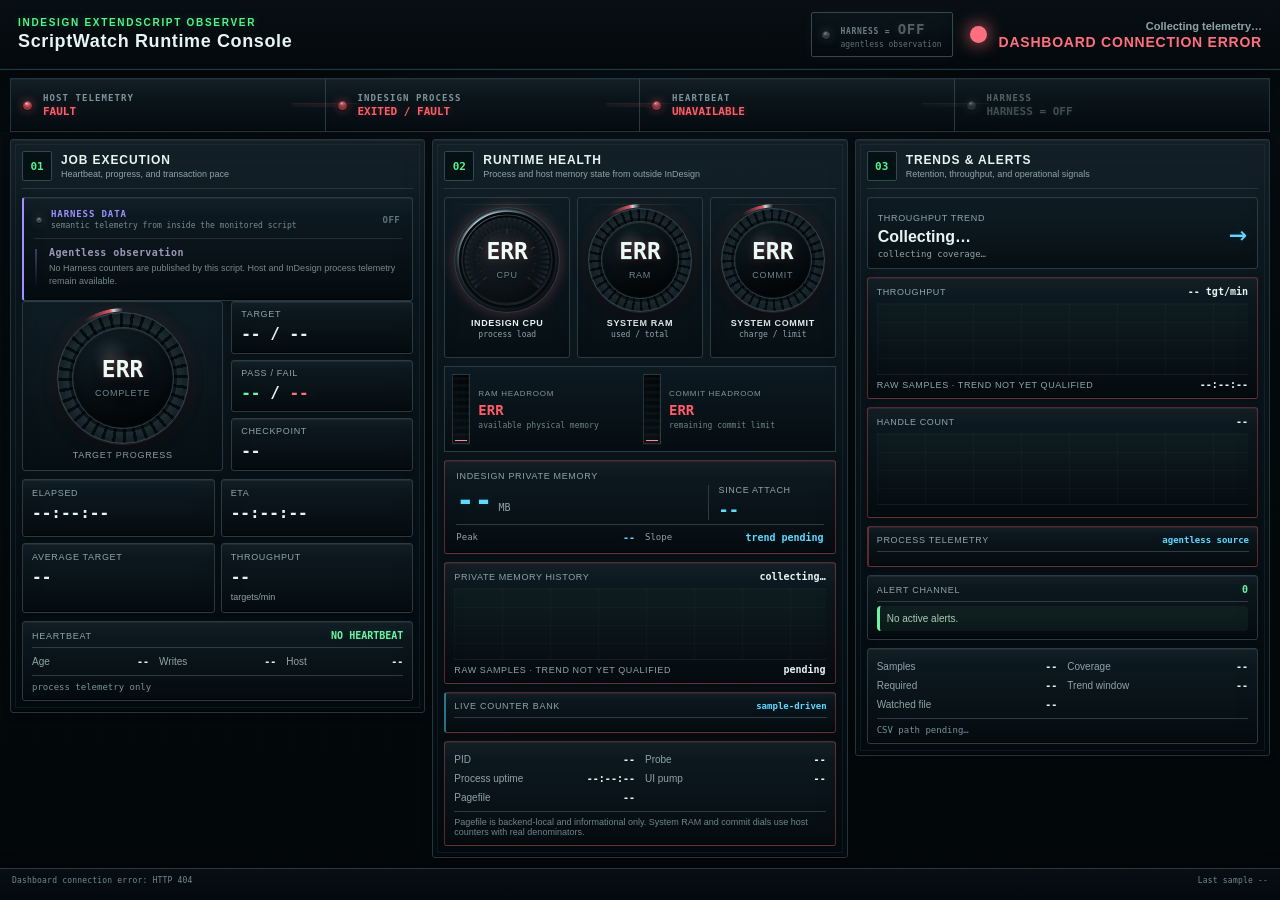
==== commit 05177cfb: "Load authored SVG instrument compositor" ====
--- a/dashboard/index.html
+++ b/dashboard/index.html
@@ -8,6 +8,7 @@
   <link rel="stylesheet" href="spotlight.css">
   <link rel="stylesheet" href="spotlight_sources.css">
   <link rel="stylesheet" href="material.css">
+  <link rel="stylesheet" href="instrument_compositor.css">
 </head>
 <body>
   <div class="app-shell">
@@ -216,5 +217,7 @@
   <script src="instrument_state.js"></script>
   <script src="app.js"></script>
   <script src="spotlight.js"></script>
+  <script src="motion.js"></script>
+  <script src="instrument_compositor.js"></script>
 </body>
 </html>
--- a/dashboard/material.css
+++ b/dashboard/material.css
@@ -1,9 +1,9 @@
 /*
-ScriptWatch dimensional material layer v0.1.0
+ScriptWatch dimensional material layer v0.2.0
 
 Presentation-only layer. Hue remains semantic. Shading, highlights, bevels,
 reflections, and glow add physical depth without introducing new state colors.
-Motion remains the liveness channel.
+Motion remains the liveness channel and is driven by rendered sample arrival.
 */
 
 :root {
@@ -13,6 +13,7 @@
   --sw-mat-recess: rgba(0,0,0,.46);
   --sw-mat-glass: rgba(210,240,255,.055);
   --sw-mat-edge: rgba(190,225,240,.12);
+  --sw-sample-duration: 1400ms;
 }
 
 /* Modern dark-metal chassis. Instrument depth lives in the controls. */
@@ -125,19 +126,15 @@
   box-shadow: 0 0 8px color-mix(in srgb, var(--source-color) 55%, transparent), 0 1px 2px rgba(0,0,0,.72);
 }
 
-.source-node.state-live:not(:last-child)::before,
-.source-node.state-limit:not(:last-child)::before {
-  opacity: .9;
-  animation: swMaterialPacket 2.2s linear infinite;
-}
-
 @keyframes swMaterialPacket {
-  from { transform: translateX(-56px); }
-  to { transform: translateX(14px); }
-}
-
-/* Counter cells gain an independent liveness runner. Numeric change is not
-   required for the counter to look alive. */
+  0% { transform: translateX(-58px); opacity: 0; }
+  9% { opacity: .95; }
+  82% { opacity: .88; }
+  100% { transform: translateX(15px); opacity: 0; }
+}
+
+/* Counter cells gain a narrow liveness slug. The recessed rail stays dark;
+   only the sample-driven slug is bright. */
 .counter-card {
   overflow: hidden;
   background-image:
@@ -154,35 +151,30 @@
   content: "";
   position: absolute;
   left: 7px;
-  right: 7px;
   bottom: 4px;
+  width: 28%;
   height: 3px;
-  border-radius: 3px;
+  border-radius: 4px;
   opacity: 0;
   background:
-    linear-gradient(180deg, rgba(255,255,255,.50), transparent 42%),
+    linear-gradient(180deg, rgba(255,255,255,.62), transparent 48%),
     linear-gradient(90deg,
-      transparent 0 6%,
-      color-mix(in srgb, var(--counter-state) 36%, #05090b) 14%,
-      var(--counter-state) 40%,
-      color-mix(in srgb, var(--counter-state) 62%, #fff) 50%,
-      var(--counter-state) 60%,
-      color-mix(in srgb, var(--counter-state) 30%, #05090b) 86%,
-      transparent 94%);
-  box-shadow: 0 0 7px color-mix(in srgb, var(--counter-state) 48%, transparent);
-  transform: translateX(-115%);
-}
-
-.counter-card.state-live::after,
-.counter-card.state-limit::after {
-  opacity: .82;
-  animation: swCounterRunner 2.6s ease-in-out infinite;
+      transparent 0,
+      color-mix(in srgb, var(--counter-state) 30%, #05090b) 16%,
+      var(--counter-state) 38%,
+      color-mix(in srgb, var(--counter-state) 66%, #fff) 50%,
+      var(--counter-state) 62%,
+      color-mix(in srgb, var(--counter-state) 26%, #05090b) 84%,
+      transparent 100%);
+  box-shadow: 0 0 7px color-mix(in srgb, var(--counter-state) 52%, transparent);
+  transform: translateX(-145%);
 }
 
 @keyframes swCounterRunner {
-  0% { transform: translateX(-115%); }
-  46%, 54% { transform: translateX(0%); }
-  100% { transform: translateX(115%); }
+  0% { transform: translateX(-145%); opacity: 0; }
+  8% { opacity: .92; }
+  78% { opacity: .88; }
+  100% { transform: translateX(355%); opacity: 0; }
 }
 
 .counter-card strong {
@@ -205,6 +197,7 @@
   overflow: hidden;
   border-top: 1px solid color-mix(in srgb, var(--meter-color) 72%, #fff);
   background:
+    repeating-linear-gradient(to top, transparent 0 4px, rgba(0,0,0,.16) 4px 5px),
     linear-gradient(90deg, color-mix(in srgb, var(--meter-color) 45%, #020807), var(--meter-color) 45%, color-mix(in srgb, var(--meter-color) 66%, #fff) 55%, var(--meter-color) 67%, color-mix(in srgb, var(--meter-color) 45%, #020807)) !important;
   box-shadow:
     inset 1px 0 1px rgba(255,255,255,.16),
@@ -217,22 +210,120 @@
   position: absolute;
   left: 1px;
   right: 1px;
-  height: 9px;
-  bottom: -12px;
+  height: 8px;
+  bottom: -11px;
   opacity: 0;
-  background: linear-gradient(to top, transparent, rgba(255,255,255,.68), transparent);
+  background: linear-gradient(to top, transparent, rgba(255,255,255,.74), transparent);
   filter: blur(.2px);
 }
 
+@keyframes swMeterGlint {
+  0% { transform: translateY(0); opacity: 0; }
+  12% { opacity: .64; }
+  78% { opacity: .52; }
+  100% { transform: translateY(-86px); opacity: 0; }
+}
+
+/* Sample-driven carrier gate. These override the earlier Spotlight continuous
+   animations. One visual traverse corresponds to one fresh rendered sample. */
+.source-node.state-live .source-lamp,
+.source-node.state-limit .source-lamp,
+.source-node.state-dormant .source-lamp {
+  animation: none !important;
+}
+
+.source-node.state-live:not(:last-child)::before,
+.source-node.state-limit:not(:last-child)::before,
+.counter-card.state-live::after,
+.counter-card.state-limit::after,
 .capacity-meter.state-live .capacity-fill::after,
 .capacity-meter.state-limit .capacity-fill::after {
-  opacity: .58;
-  animation: swMeterGlint 2.1s linear infinite;
-}
-
-@keyframes swMeterGlint {
-  from { transform: translateY(0); }
-  to { transform: translateY(-86px); }
+  animation: none !important;
+  opacity: 0;
+}
+
+.source-node.sample-pulse.state-live:not(:last-child)::before,
+.source-node.sample-pulse.state-limit:not(:last-child)::before {
+  animation: swMaterialPacket var(--sw-sample-duration) linear 1 !important;
+}
+
+.counter-card.sample-pulse.state-live::after,
+.counter-card.sample-pulse.state-limit::after {
+  animation: swCounterRunner var(--sw-sample-duration) linear 1 !important;
+}
+
+.capacity-meter.sample-pulse.state-live .capacity-fill::after,
+.capacity-meter.sample-pulse.state-limit .capacity-fill::after {
+  animation: swMeterGlint var(--sw-sample-duration) linear 1 !important;
+}
+
+@keyframes swLampSample {
+  0% { filter: brightness(.8); }
+  32% { filter: brightness(1.45); }
+  100% { filter: brightness(1); }
+}
+.source-node.sample-pulse.state-live .source-lamp,
+.source-node.sample-pulse.state-limit .source-lamp {
+  animation: swLampSample min(620ms, var(--sw-sample-duration)) ease-out 1 !important;
+}
+
+/* Dials use app.js's sample-angle transition. Disable the free-running orbit
+   from spotlight.css and preserve the last angle when sampling stops. */
+.activity-ring.state-live::after,
+.activity-ring.state-limit::after {
+  animation: none !important;
+  transform: rotate(calc(var(--activity-angle) * 1deg)) !important;
+  transition: transform var(--sw-sample-duration) cubic-bezier(.2,.72,.25,1), opacity .2s ease !important;
+}
+.telemetry-stale .activity-ring::after,
+.telemetry-fault .activity-ring::after,
+.activity-ring.state-never::after,
+.activity-ring.state-dormant::after,
+.activity-ring.state-fault::after,
+.activity-ring.state-unsupported::after {
+  animation: none !important;
+  transform: rotate(calc(var(--activity-angle) * 1deg)) !important;
+}
+
+/* One condition, one primary annunciation. Heartbeat absence is owned by the
+   source-bus Heartbeat node; desk-level repetitions remain readable but quiet. */
+.heartbeat-absent #status-dot.no-heartbeat {
+  color: #65767d !important;
+  opacity: .62;
+  box-shadow: 0 0 6px currentColor !important;
+}
+.heartbeat-absent .status-text.status-no-heartbeat {
+  color: #8b9ba0 !important;
+  text-shadow: none !important;
+}
+.heartbeat-absent .process-only-banner,
+.heartbeat-absent .process-only-summary {
+  border-color: rgba(112,133,141,.24) !important;
+}
+.heartbeat-absent .process-only-banner {
+  background: rgba(112,133,141,.035) !important;
+}
+.heartbeat-absent .process-only-lamp {
+  color: #66767d !important;
+  background-color: #66767d !important;
+  box-shadow: inset 0 1px 1px rgba(255,255,255,.18), inset 0 -2px 3px rgba(0,0,0,.58), 0 1px 2px rgba(0,0,0,.65) !important;
+}
+.heartbeat-absent .process-only-banner strong,
+.heartbeat-absent .observer-note b {
+  color: #93a2a7 !important;
+}
+
+/* Historical lines are context, not alarm annunciators. */
+.sparkline.amber polyline,
+.sparkline.amber path,
+.sparkline.cyan polyline,
+.sparkline.cyan path {
+  stroke: #78a894 !important;
+  filter: drop-shadow(0 0 3px rgba(120,168,148,.28)) !important;
+}
+#memory-spark-card.unqualified .sparkline {
+  opacity: .62 !important;
+  filter: saturate(.76) !important;
 }
 
 /* Generic laboratory instruments used by workbench/liveness/wall specimens. */
@@ -314,13 +405,15 @@
 
 /* Accessibility: preserve state semantics while removing continuous motion. */
 @media (prefers-reduced-motion: reduce) {
-  .source-node.state-live:not(:last-child)::before,
-  .source-node.state-limit:not(:last-child)::before,
-  .counter-card.state-live::after,
-  .counter-card.state-limit::after,
-  .capacity-meter.state-live .capacity-fill::after,
-  .capacity-meter.state-limit .capacity-fill::after {
+  .source-node.sample-pulse::before,
+  .counter-card.sample-pulse::after,
+  .capacity-meter.sample-pulse .capacity-fill::after,
+  .source-node.sample-pulse .source-lamp {
     animation: none !important;
+    opacity: .38 !important;
     transform: none !important;
   }
-}
+  .activity-ring::after {
+    transition: none !important;
+  }
+}
--- a/dashboard/instrument_compositor.css
+++ b/dashboard/instrument_compositor.css
@@ -0,0 +1,76 @@
+/*
+ScriptWatch authored-instrument compositor layer v0.1.0
+
+The SVG owns physical form. Existing HTML owns numbers, labels, and accessibility.
+This layer suppresses only the legacy CSS ring once an authored SVG has mounted.
+*/
+
+.ring-gauge.svg-instrument-mounted {
+  background: none !important;
+  border: 0 !important;
+  box-shadow: none !important;
+  overflow: visible;
+  isolation: isolate;
+}
+
+.ring-gauge.svg-instrument-mounted::before,
+.ring-gauge.svg-instrument-mounted::after {
+  content: none !important;
+  display: none !important;
+  animation: none !important;
+}
+
+.ring-gauge.svg-instrument-mounted .svg-instrument-art {
+  position: absolute;
+  inset: -5px;
+  width: calc(100% + 10px);
+  height: calc(100% + 10px);
+  max-width: none;
+  overflow: visible;
+  pointer-events: none;
+  z-index: 0;
+  transition: filter .22s ease, opacity .22s ease;
+}
+
+.ring-gauge.svg-instrument-mounted .ring-center {
+  z-index: 3;
+}
+
+.ring-gauge.svg-instrument-mounted .ring-center strong {
+  color: #effff8;
+  text-shadow: 0 0 10px rgba(111, 255, 187, .18), 0 1px 1px rgba(0,0,0,.8);
+}
+
+.ring-gauge.svg-instrument-mounted .ring-center span {
+  color: #70868f;
+  text-shadow: 0 1px 1px rgba(0,0,0,.85);
+}
+
+/* State is still owned by the existing ScriptWatch state machine. The SVG
+   compositor changes its internal lit ramp; these restrained outer treatments
+   make never/fault states legible even when all value segments are hidden. */
+.ring-gauge.svg-instrument-mounted.state-dormant .svg-instrument-art,
+.telemetry-stale .ring-gauge.svg-instrument-mounted .svg-instrument-art {
+  filter: drop-shadow(0 0 5px rgba(245, 173, 50, .18)) saturate(.92);
+}
+
+.ring-gauge.svg-instrument-mounted.state-limit .svg-instrument-art {
+  filter: drop-shadow(0 0 6px rgba(228, 104, 42, .24));
+}
+
+.ring-gauge.svg-instrument-mounted.state-fault .svg-instrument-art,
+.telemetry-fault .ring-gauge.svg-instrument-mounted .svg-instrument-art {
+  filter: drop-shadow(0 0 7px rgba(255, 93, 104, .32)) saturate(.72);
+}
+
+.ring-gauge.svg-instrument-mounted.state-never .svg-instrument-art,
+.ring-gauge.svg-instrument-mounted.state-unsupported .svg-instrument-art {
+  opacity: .72;
+  filter: saturate(.42) brightness(.76);
+}
+
+@media (prefers-reduced-motion: reduce) {
+  .ring-gauge.svg-instrument-mounted .svg-instrument-art {
+    transition: none;
+  }
+}
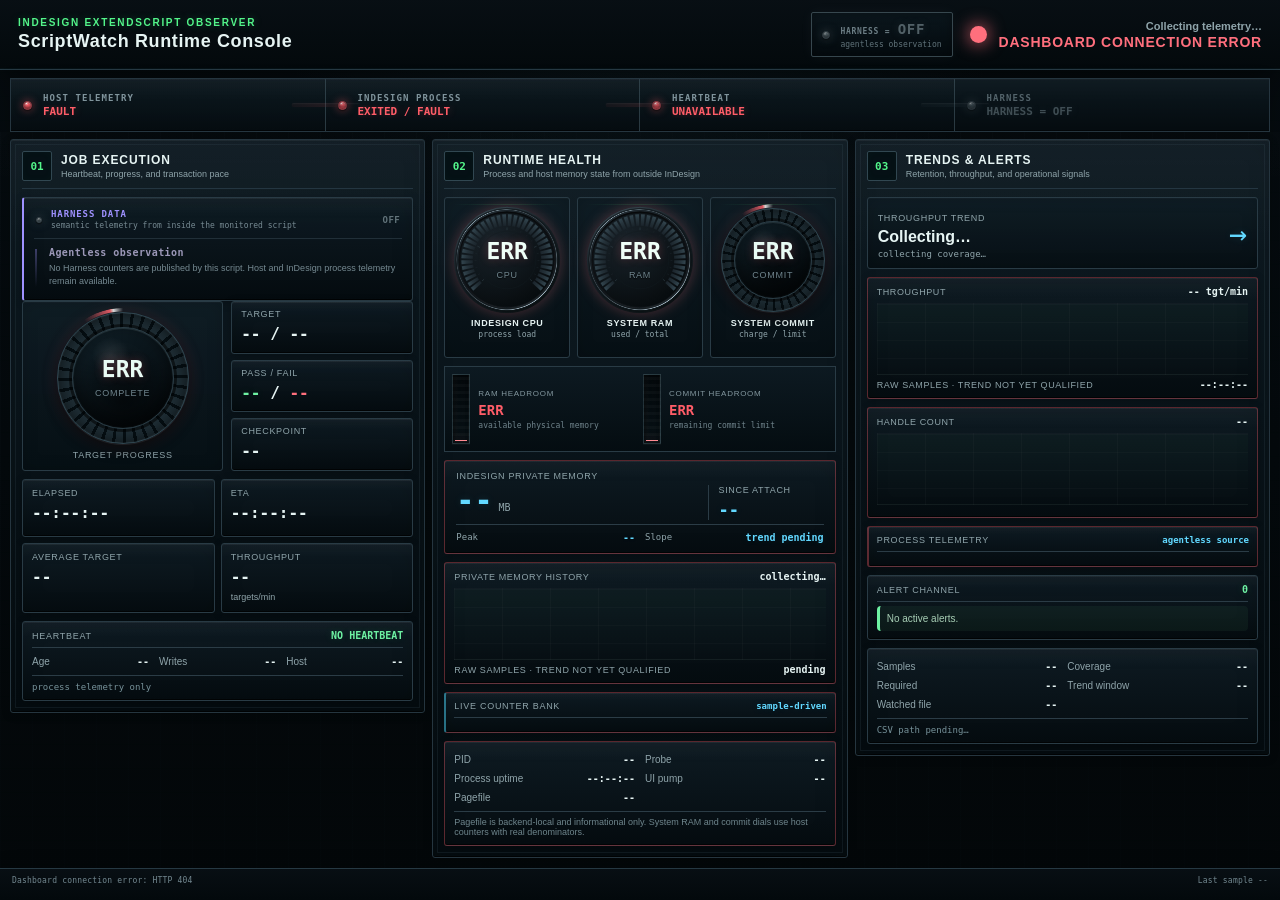
==== commit 8d5ecf8b: "Load authored instrument diagnostics" ====
--- a/dashboard/index.html
+++ b/dashboard/index.html
@@ -219,5 +219,6 @@
   <script src="spotlight.js"></script>
   <script src="motion.js"></script>
   <script src="instrument_compositor.js"></script>
+  <script src="instrument_diagnostics.js"></script>
 </body>
 </html>
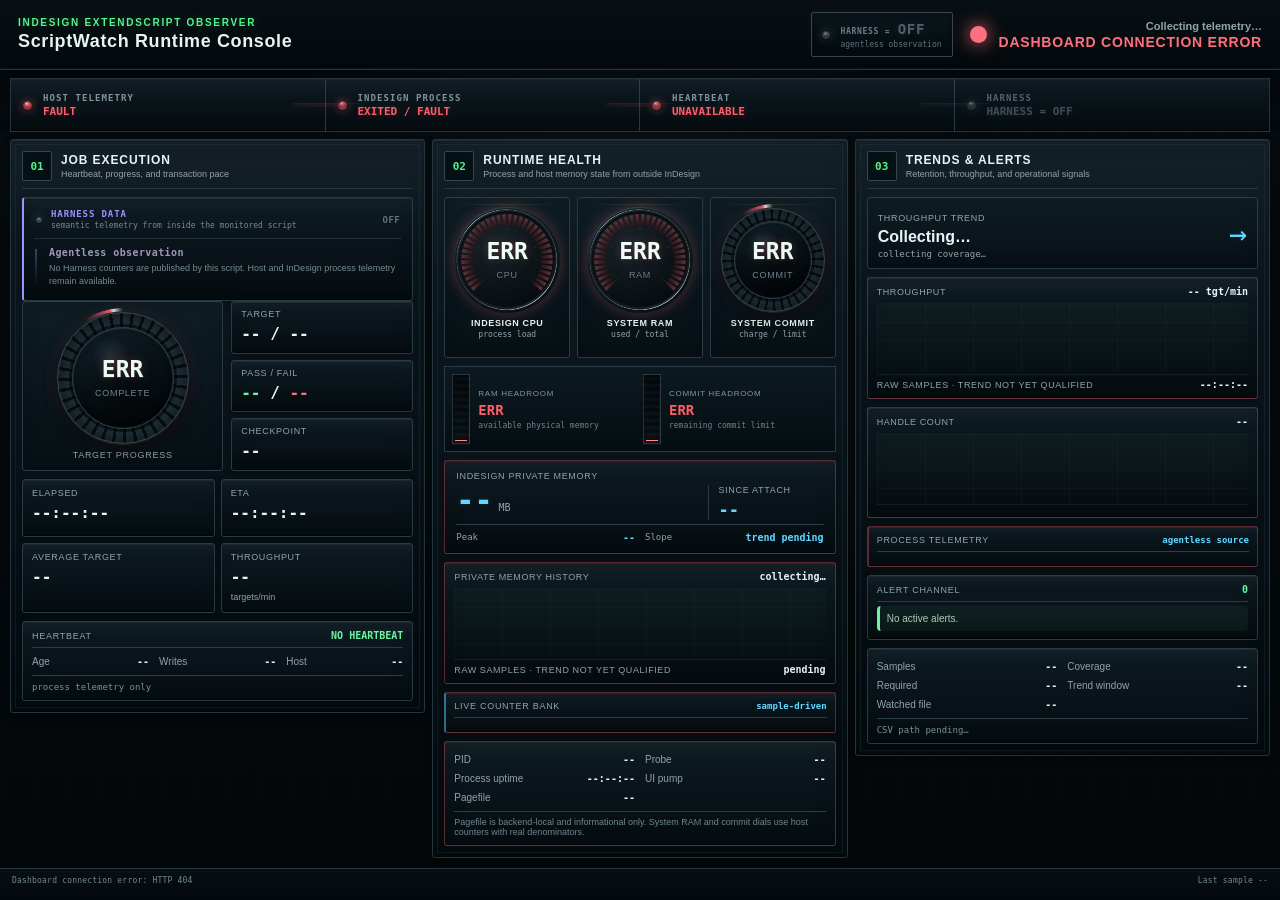
==== commit 620caf03: "Add GPL-3.0-or-later notices to source files" ====
--- a/dashboard/index.html
+++ b/dashboard/index.html
@@ -1,4 +1,23 @@
 <!doctype html>
+<!--
+ScriptWatch - runtime observer console for long-running InDesign ExtendScript jobs
+Copyright (C) 2026 John Darby
+
+This program is free software: you can redistribute it and/or modify
+it under the terms of the GNU General Public License as published by
+the Free Software Foundation, either version 3 of the License, or
+(at your option) any later version.
+
+This program is distributed in the hope that it will be useful,
+but WITHOUT ANY WARRANTY; without even the implied warranty of
+MERCHANTABILITY or FITNESS FOR A PARTICULAR PURPOSE.  See the
+GNU General Public License for more details.
+
+You should have received a copy of the GNU General Public License
+along with this program.  If not, see <https://www.gnu.org/licenses/>.
+-->
+<!-- SPDX-License-Identifier: GPL-3.0-or-later -->
+
 <html lang="en">
 <head>
   <meta charset="utf-8">
--- a/dashboard/style.css
+++ b/dashboard/style.css
@@ -1,3 +1,22 @@
+/*
+ * ScriptWatch - runtime observer console for long-running InDesign ExtendScript jobs
+ * Copyright (C) 2026 John Darby
+ *
+ * This program is free software: you can redistribute it and/or modify
+ * it under the terms of the GNU General Public License as published by
+ * the Free Software Foundation, either version 3 of the License, or
+ * (at your option) any later version.
+ *
+ * This program is distributed in the hope that it will be useful,
+ * but WITHOUT ANY WARRANTY; without even the implied warranty of
+ * MERCHANTABILITY or FITNESS FOR A PARTICULAR PURPOSE.  See the
+ * GNU General Public License for more details.
+ *
+ * You should have received a copy of the GNU General Public License
+ * along with this program.  If not, see <https://www.gnu.org/licenses/>.
+ */
+/* SPDX-License-Identifier: GPL-3.0-or-later */
+
 :root {
   --bg: #071016;
   --panel: #101b22;
--- a/dashboard/spotlight.css
+++ b/dashboard/spotlight.css
@@ -1,3 +1,22 @@
+/*
+ * ScriptWatch - runtime observer console for long-running InDesign ExtendScript jobs
+ * Copyright (C) 2026 John Darby
+ *
+ * This program is free software: you can redistribute it and/or modify
+ * it under the terms of the GNU General Public License as published by
+ * the Free Software Foundation, either version 3 of the License, or
+ * (at your option) any later version.
+ *
+ * This program is distributed in the hope that it will be useful,
+ * but WITHOUT ANY WARRANTY; without even the implied warranty of
+ * MERCHANTABILITY or FITNESS FOR A PARTICULAR PURPOSE.  See the
+ * GNU General Public License for more details.
+ *
+ * You should have received a copy of the GNU General Public License
+ * along with this program.  If not, see <https://www.gnu.org/licenses/>.
+ */
+/* SPDX-License-Identifier: GPL-3.0-or-later */
+
 /*
 ScriptWatch instrument-console visual layer v0.2.0
 
--- a/dashboard/spotlight_sources.css
+++ b/dashboard/spotlight_sources.css
@@ -1,3 +1,22 @@
+/*
+ * ScriptWatch - runtime observer console for long-running InDesign ExtendScript jobs
+ * Copyright (C) 2026 John Darby
+ *
+ * This program is free software: you can redistribute it and/or modify
+ * it under the terms of the GNU General Public License as published by
+ * the Free Software Foundation, either version 3 of the License, or
+ * (at your option) any later version.
+ *
+ * This program is distributed in the hope that it will be useful,
+ * but WITHOUT ANY WARRANTY; without even the implied warranty of
+ * MERCHANTABILITY or FITNESS FOR A PARTICULAR PURPOSE.  See the
+ * GNU General Public License for more details.
+ *
+ * You should have received a copy of the GNU General Public License
+ * along with this program.  If not, see <https://www.gnu.org/licenses/>.
+ */
+/* SPDX-License-Identifier: GPL-3.0-or-later */
+
 /*
 ScriptWatch source-partition visual layer v0.2.0
 
--- a/dashboard/material.css
+++ b/dashboard/material.css
@@ -1,3 +1,22 @@
+/*
+ * ScriptWatch - runtime observer console for long-running InDesign ExtendScript jobs
+ * Copyright (C) 2026 John Darby
+ *
+ * This program is free software: you can redistribute it and/or modify
+ * it under the terms of the GNU General Public License as published by
+ * the Free Software Foundation, either version 3 of the License, or
+ * (at your option) any later version.
+ *
+ * This program is distributed in the hope that it will be useful,
+ * but WITHOUT ANY WARRANTY; without even the implied warranty of
+ * MERCHANTABILITY or FITNESS FOR A PARTICULAR PURPOSE.  See the
+ * GNU General Public License for more details.
+ *
+ * You should have received a copy of the GNU General Public License
+ * along with this program.  If not, see <https://www.gnu.org/licenses/>.
+ */
+/* SPDX-License-Identifier: GPL-3.0-or-later */
+
 /*
 ScriptWatch dimensional material layer v0.2.0
 
--- a/dashboard/instrument_compositor.css
+++ b/dashboard/instrument_compositor.css
@@ -1,8 +1,30 @@
 /*
-ScriptWatch authored-instrument compositor layer v0.1.0
+ * ScriptWatch - runtime observer console for long-running InDesign ExtendScript jobs
+ * Copyright (C) 2026 John Darby
+ *
+ * This program is free software: you can redistribute it and/or modify
+ * it under the terms of the GNU General Public License as published by
+ * the Free Software Foundation, either version 3 of the License, or
+ * (at your option) any later version.
+ *
+ * This program is distributed in the hope that it will be useful,
+ * but WITHOUT ANY WARRANTY; without even the implied warranty of
+ * MERCHANTABILITY or FITNESS FOR A PARTICULAR PURPOSE.  See the
+ * GNU General Public License for more details.
+ *
+ * You should have received a copy of the GNU General Public License
+ * along with this program.  If not, see <https://www.gnu.org/licenses/>.
+ */
+/* SPDX-License-Identifier: GPL-3.0-or-later */
+
+/*
+ScriptWatch authored-instrument compositor layer v0.2.0
 
 The SVG owns physical form. Existing HTML owns numbers, labels, and accessibility.
 This layer suppresses only the legacy CSS ring once an authored SVG has mounted.
+
+Dial hue follows the instrument state. The resting scale uses a darker tonal
+version of the same condition hue so zero remains truthful and visually complete.
 */
 
 .ring-gauge.svg-instrument-mounted {
@@ -11,6 +33,17 @@
   box-shadow: none !important;
   overflow: visible;
   isolation: isolate;
+
+  /* Safe neutral default until the runtime state class is known. */
+  --sw-dial-off-1: #182228;
+  --sw-dial-off-2: #26333a;
+  --sw-dial-off-3: #35444c;
+  --sw-dial-lit-1: #34434a;
+  --sw-dial-lit-2: #52656e;
+  --sw-dial-lit-3: #71858e;
+  --sw-dial-lit-4: #9aabb2;
+  --sw-dial-lit-5: #d3dde1;
+  --sw-dial-bloom: #82959e;
 }
 
 .ring-gauge.svg-instrument-mounted::before,
@@ -38,7 +71,7 @@
 
 .ring-gauge.svg-instrument-mounted .ring-center strong {
   color: #effff8;
-  text-shadow: 0 0 10px rgba(111, 255, 187, .18), 0 1px 1px rgba(0,0,0,.8);
+  text-shadow: 0 1px 1px rgba(0,0,0,.8);
 }
 
 .ring-gauge.svg-instrument-mounted .ring-center span {
@@ -46,27 +79,124 @@
   text-shadow: 0 1px 1px rgba(0,0,0,.85);
 }
 
-/* State is still owned by the existing ScriptWatch state machine. The SVG
-   compositor changes its internal lit ramp; these restrained outer treatments
-   make never/fault states legible even when all value segments are hidden. */
+/* ------------------------------------------------------------
+   Condition palettes. Color conveys state; shading remains form.
+   The off ring follows state too, so a live zero is a dim green
+   instrument, dormant is amber, limit is orange, fault is red,
+   and never/unsupported remain neutral.
+   ------------------------------------------------------------ */
+.ring-gauge.svg-instrument-mounted.state-live {
+  --sw-dial-off-1: #10241b;
+  --sw-dial-off-2: #173428;
+  --sw-dial-off-3: #214a37;
+  --sw-dial-lit-1: #0A4F35;
+  --sw-dial-lit-2: #179A63;
+  --sw-dial-lit-3: #31E08F;
+  --sw-dial-lit-4: #8DF7C6;
+  --sw-dial-lit-5: #E4FFF3;
+  --sw-dial-bloom: #5CEFB0;
+}
+
+.ring-gauge.svg-instrument-mounted.state-dormant,
+.telemetry-stale .ring-gauge.svg-instrument-mounted {
+  --sw-dial-off-1: #2a2110;
+  --sw-dial-off-2: #43351a;
+  --sw-dial-off-3: #624d22;
+  --sw-dial-lit-1: #4B3210;
+  --sw-dial-lit-2: #8B5D1B;
+  --sw-dial-lit-3: #C9902D;
+  --sw-dial-lit-4: #F3C86C;
+  --sw-dial-lit-5: #FFF0C7;
+  --sw-dial-bloom: #E5AD43;
+}
+
+.ring-gauge.svg-instrument-mounted.state-limit {
+  --sw-dial-off-1: #2c190f;
+  --sw-dial-off-2: #4a2917;
+  --sw-dial-off-3: #6c3a20;
+  --sw-dial-lit-1: #4B1D0D;
+  --sw-dial-lit-2: #943815;
+  --sw-dial-lit-3: #E4682A;
+  --sw-dial-lit-4: #FF9C68;
+  --sw-dial-lit-5: #FFE1CE;
+  --sw-dial-bloom: #FF8150;
+}
+
+.ring-gauge.svg-instrument-mounted.state-fault,
+.telemetry-fault .ring-gauge.svg-instrument-mounted {
+  --sw-dial-off-1: #2a1418;
+  --sw-dial-off-2: #472027;
+  --sw-dial-off-3: #69313a;
+  --sw-dial-lit-1: #5A141C;
+  --sw-dial-lit-2: #9E2632;
+  --sw-dial-lit-3: #E44957;
+  --sw-dial-lit-4: #FF8791;
+  --sw-dial-lit-5: #FFD9DC;
+  --sw-dial-bloom: #FF6875;
+}
+
+.ring-gauge.svg-instrument-mounted.state-never,
+.ring-gauge.svg-instrument-mounted.state-unsupported {
+  --sw-dial-off-1: #182228;
+  --sw-dial-off-2: #26333a;
+  --sw-dial-off-3: #35444c;
+  --sw-dial-lit-1: #34434a;
+  --sw-dial-lit-2: #52656e;
+  --sw-dial-lit-3: #71858e;
+  --sw-dial-lit-4: #9aabb2;
+  --sw-dial-lit-5: #d3dde1;
+  --sw-dial-bloom: #82959e;
+}
+
+/* Namespaced inline SVG gradients remain controllable by suffix. These CSS
+   properties override the asset's presentation attributes without changing
+   the SVG public contract. */
+.ring-gauge.svg-instrument-mounted [id$="__grad-off"] stop:nth-child(1) { stop-color: var(--sw-dial-off-1) !important; }
+.ring-gauge.svg-instrument-mounted [id$="__grad-off"] stop:nth-child(2) { stop-color: var(--sw-dial-off-2) !important; }
+.ring-gauge.svg-instrument-mounted [id$="__grad-off"] stop:nth-child(3) { stop-color: var(--sw-dial-off-3) !important; }
+
+.ring-gauge.svg-instrument-mounted [id$="__grad-lit"] stop:nth-child(1) { stop-color: var(--sw-dial-lit-1) !important; }
+.ring-gauge.svg-instrument-mounted [id$="__grad-lit"] stop:nth-child(2) { stop-color: var(--sw-dial-lit-2) !important; }
+.ring-gauge.svg-instrument-mounted [id$="__grad-lit"] stop:nth-child(3) { stop-color: var(--sw-dial-lit-3) !important; }
+.ring-gauge.svg-instrument-mounted [id$="__grad-lit"] stop:nth-child(4) { stop-color: var(--sw-dial-lit-4) !important; }
+.ring-gauge.svg-instrument-mounted [id$="__grad-lit"] stop:nth-child(5) { stop-color: var(--sw-dial-lit-5) !important; }
+.ring-gauge.svg-instrument-mounted [data-sw-role="bloom"] { fill: var(--sw-dial-bloom) !important; }
+
+/* State is still owned by the existing ScriptWatch state machine. Outer
+   treatments reinforce condition without adding a second hue. */
+.ring-gauge.svg-instrument-mounted.state-live .ring-center strong {
+  text-shadow: 0 0 9px rgba(92,239,176,.16), 0 1px 1px rgba(0,0,0,.8);
+}
+
 .ring-gauge.svg-instrument-mounted.state-dormant .svg-instrument-art,
 .telemetry-stale .ring-gauge.svg-instrument-mounted .svg-instrument-art {
   filter: drop-shadow(0 0 5px rgba(245, 173, 50, .18)) saturate(.92);
 }
+.ring-gauge.svg-instrument-mounted.state-dormant .ring-center strong,
+.telemetry-stale .ring-gauge.svg-instrument-mounted .ring-center strong {
+  text-shadow: 0 0 9px rgba(229,173,67,.20), 0 1px 1px rgba(0,0,0,.8);
+}
 
 .ring-gauge.svg-instrument-mounted.state-limit .svg-instrument-art {
   filter: drop-shadow(0 0 6px rgba(228, 104, 42, .24));
 }
+.ring-gauge.svg-instrument-mounted.state-limit .ring-center strong {
+  text-shadow: 0 0 9px rgba(255,129,80,.22), 0 1px 1px rgba(0,0,0,.8);
+}
 
 .ring-gauge.svg-instrument-mounted.state-fault .svg-instrument-art,
 .telemetry-fault .ring-gauge.svg-instrument-mounted .svg-instrument-art {
-  filter: drop-shadow(0 0 7px rgba(255, 93, 104, .32)) saturate(.72);
+  filter: drop-shadow(0 0 7px rgba(255, 93, 104, .32)) saturate(.78);
+}
+.ring-gauge.svg-instrument-mounted.state-fault .ring-center strong,
+.telemetry-fault .ring-gauge.svg-instrument-mounted .ring-center strong {
+  text-shadow: 0 0 9px rgba(255,104,117,.24), 0 1px 1px rgba(0,0,0,.8);
 }
 
 .ring-gauge.svg-instrument-mounted.state-never .svg-instrument-art,
 .ring-gauge.svg-instrument-mounted.state-unsupported .svg-instrument-art {
   opacity: .72;
-  filter: saturate(.42) brightness(.76);
+  filter: saturate(.38) brightness(.78);
 }
 
 @media (prefers-reduced-motion: reduce) {
